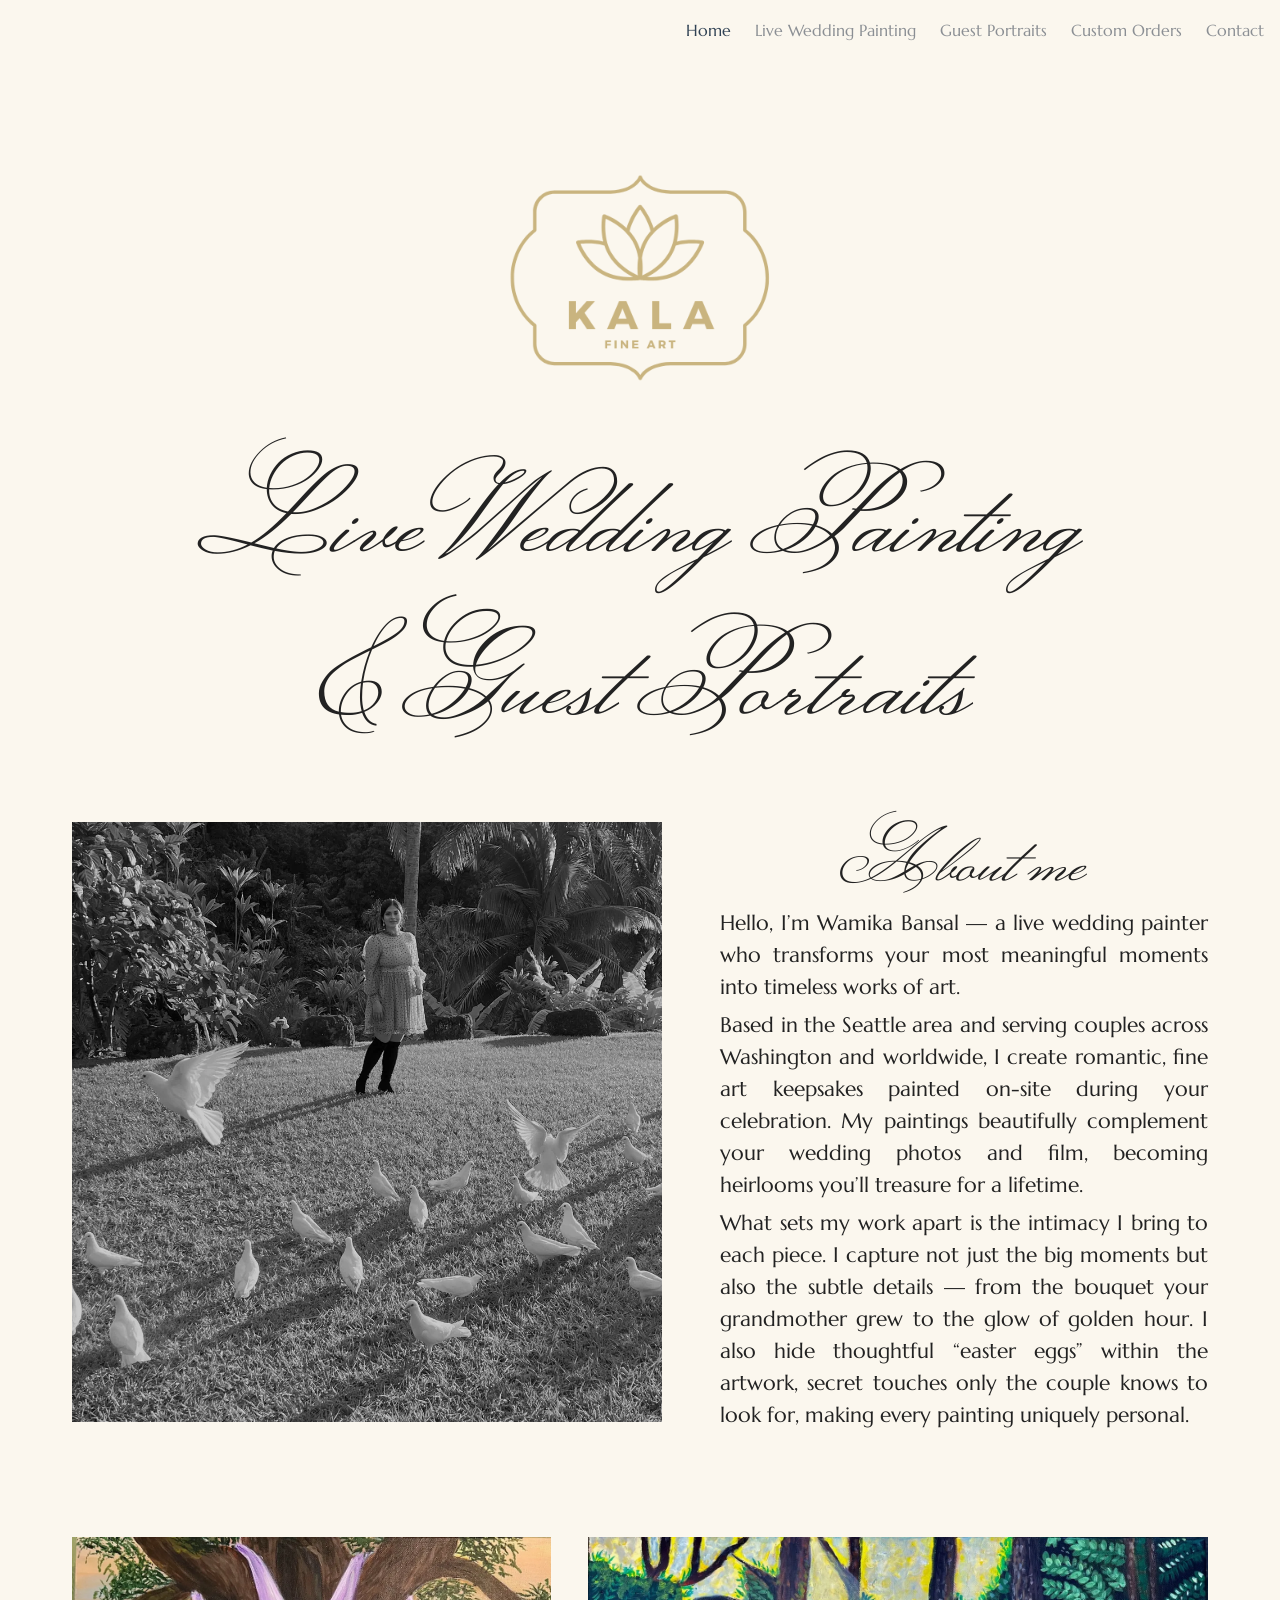
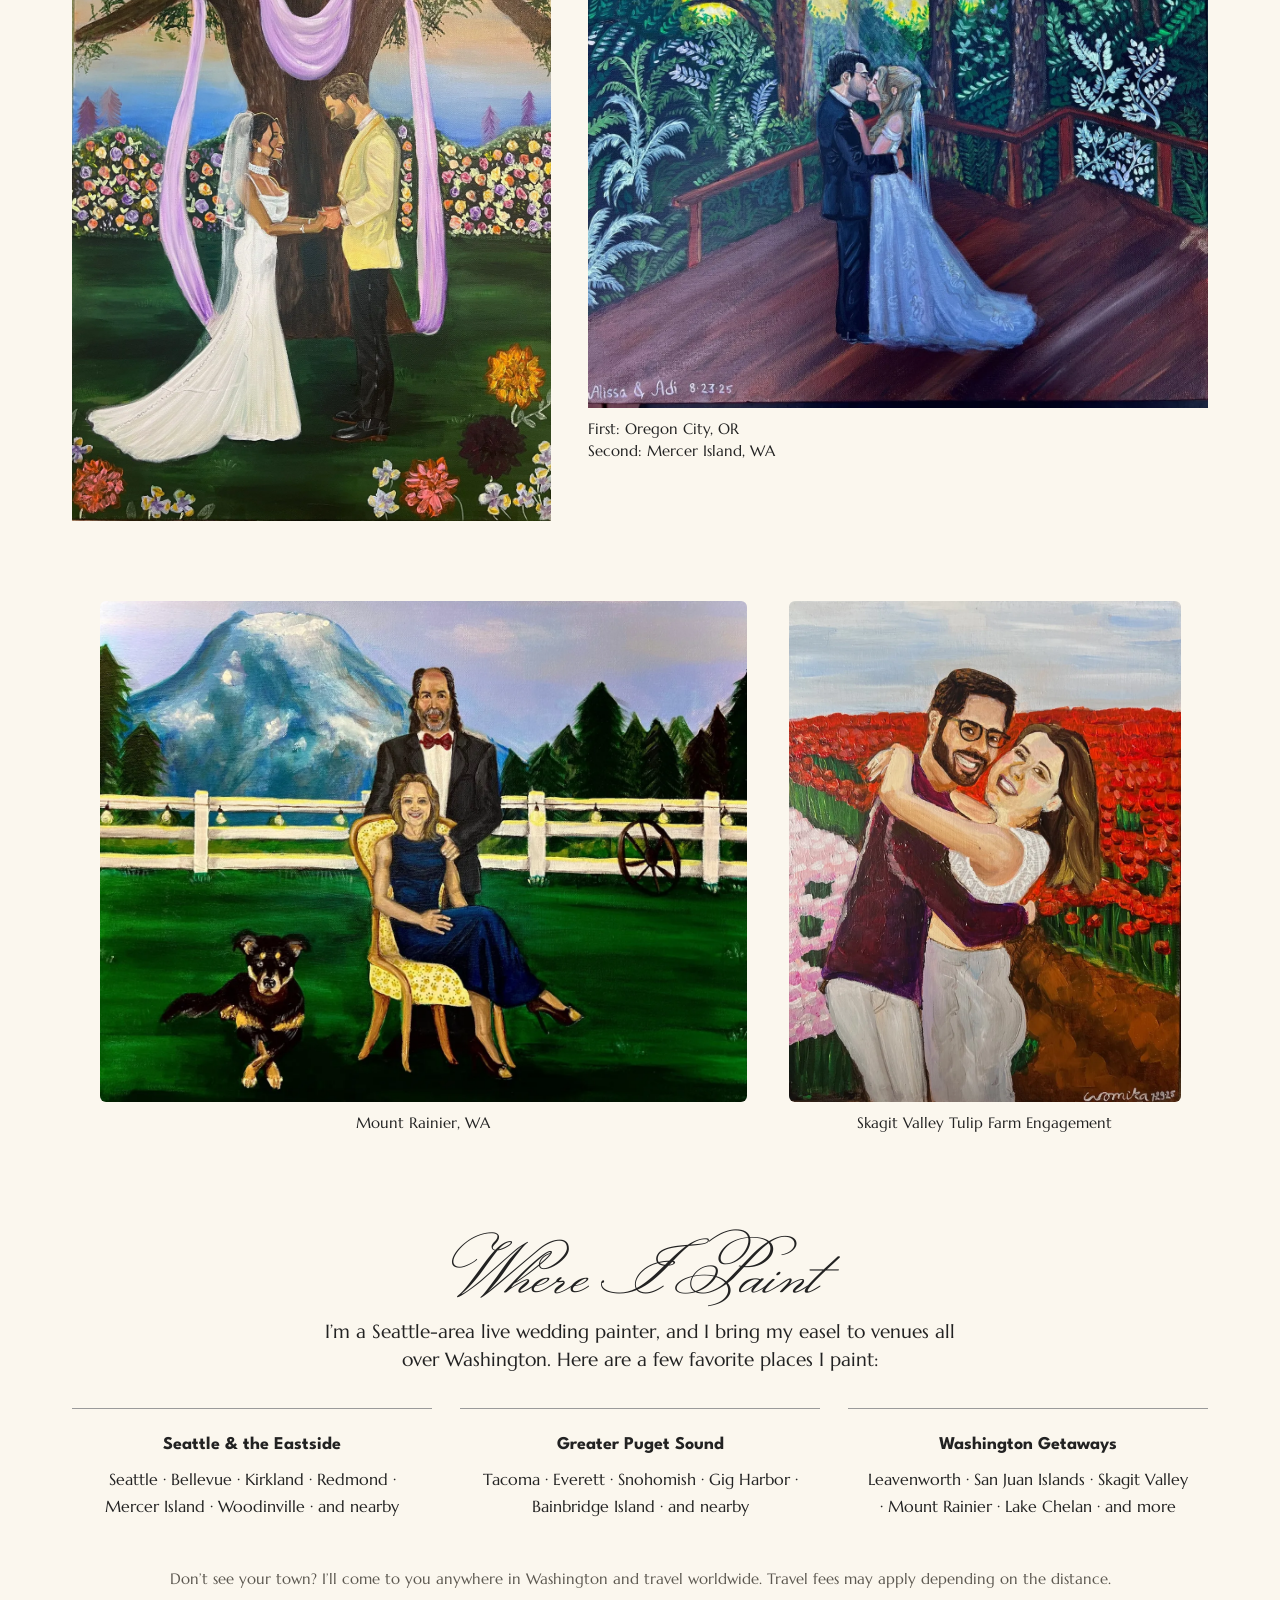
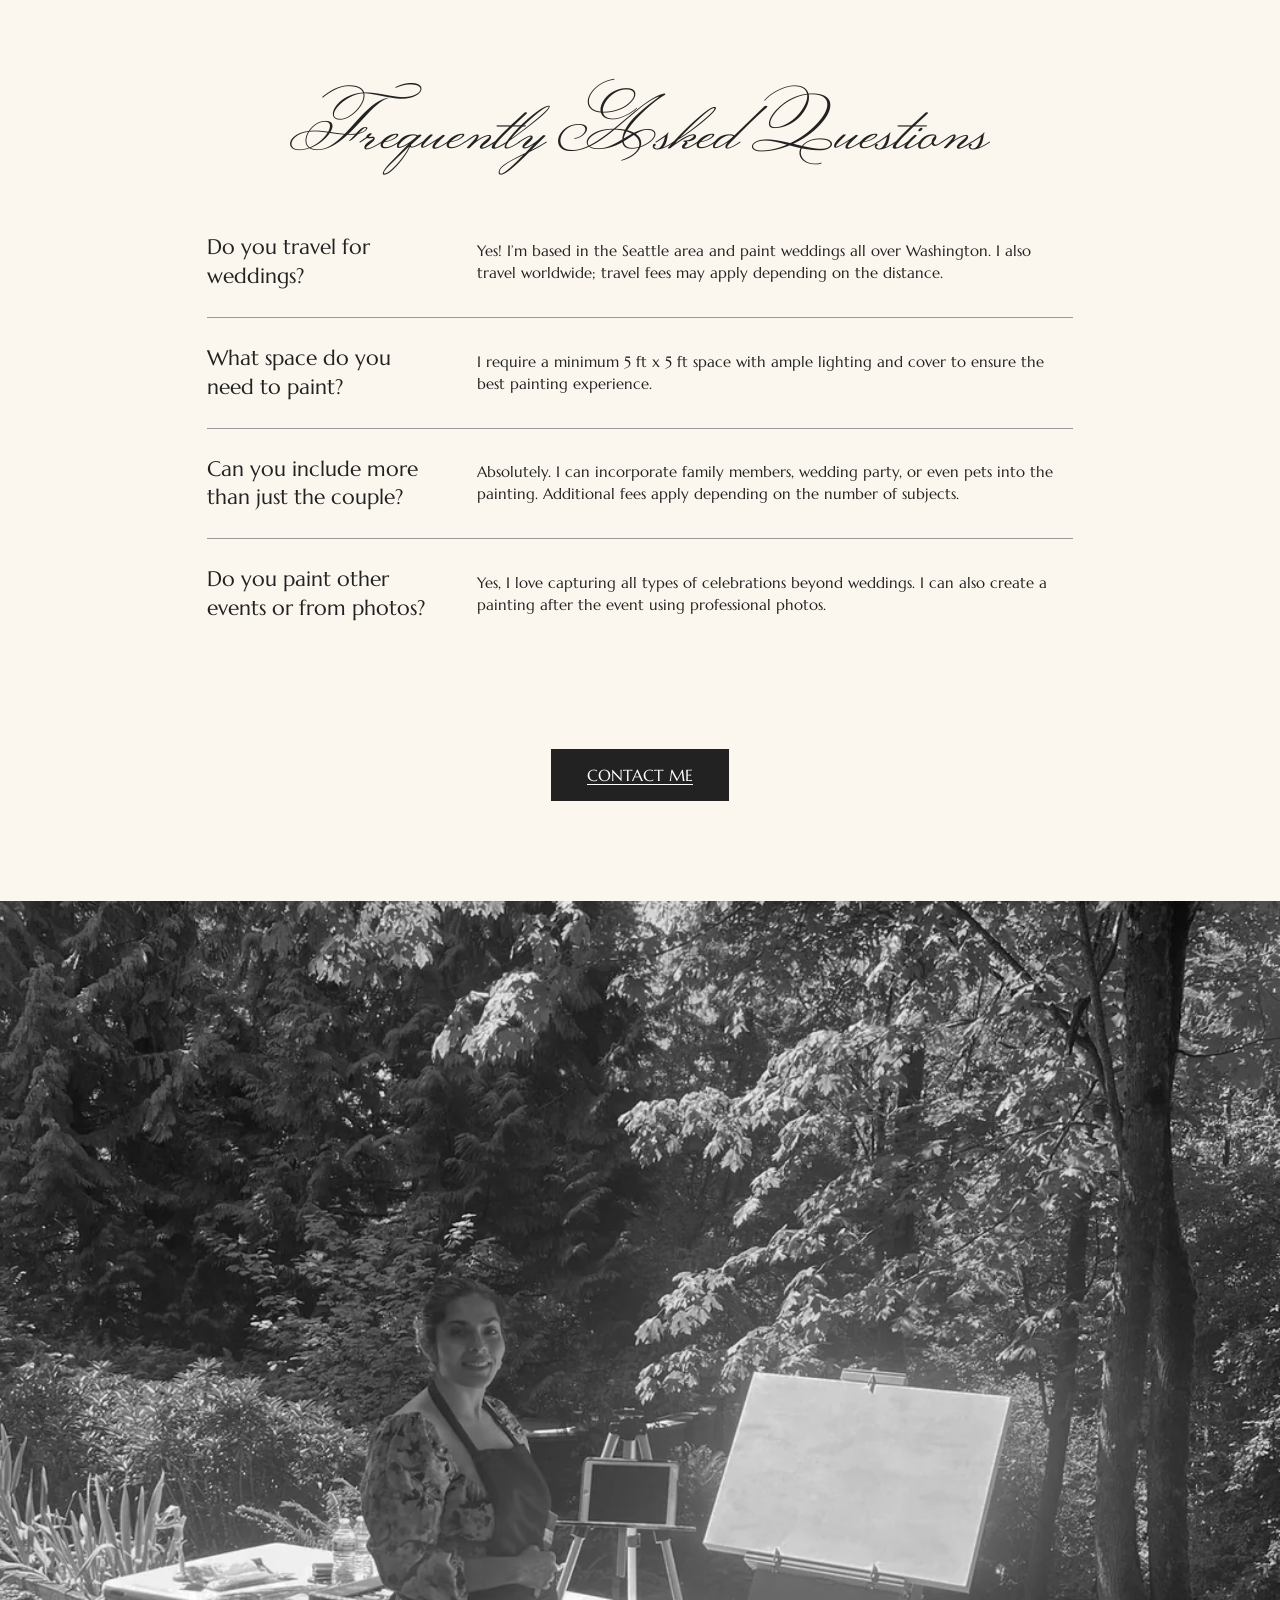
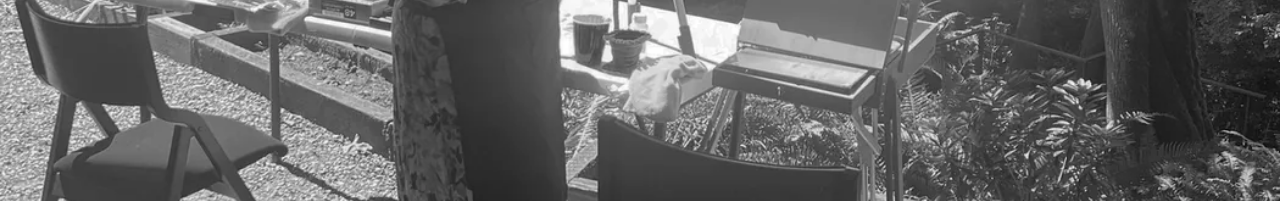
==== index.html @ d1174f73 "Present service-area towns as examples, not a limit Co-Authored-By: Claude Opus 5.5 <noreply@anthrop" ====
<!doctype html>
<html lang="en">
<head>
<meta charset="utf-8">
<meta name="viewport" content="width=device-width, initial-scale=1">
<title>Live Wedding Painter in Seattle, WA | Kala Fine Art by Wamika Bansal</title>
<meta name="description" content="Live wedding painting and guest portraits by Wamika Bansal, a Seattle-area live wedding painter serving Seattle, Bellevue, the Puget Sound, Leavenworth and the San Juan Islands.">
<link rel="canonical" href="https://kalafineart.com/">
<meta name="robots" content="index, follow">
<meta property="og:type" content="website">
<meta property="og:site_name" content="Kala Fine Art">
<meta property="og:title" content="Live Wedding Painter in Seattle, WA | Kala Fine Art by Wamika Bansal">
<meta property="og:description" content="Live wedding painting and guest portraits by Wamika Bansal, a Seattle-area live wedding painter serving Seattle, Bellevue, the Puget Sound, Leavenworth and the San Juan Islands.">
<meta property="og:url" content="https://kalafineart.com/">
<meta property="og:image" content="https://kalafineart.com/assets/images/og-image.jpg">
<meta name="twitter:card" content="summary_large_image">
<meta name="twitter:title" content="Live Wedding Painter in Seattle, WA | Kala Fine Art by Wamika Bansal">
<meta name="twitter:description" content="Live wedding painting and guest portraits by Wamika Bansal, a Seattle-area live wedding painter serving Seattle, Bellevue, the Puget Sound, Leavenworth and the San Juan Islands.">
<meta name="twitter:image" content="https://kalafineart.com/assets/images/og-image.jpg">
<meta name="theme-color" content="#fbf7ee">
<link rel="icon" type="image/png" href="assets/images/kala-fine-art-logo.png">
<link rel="preconnect" href="https://fonts.googleapis.com">
<link rel="preconnect" href="https://fonts.gstatic.com" crossorigin>
<link rel="stylesheet" href="https://fonts.googleapis.com/css2?family=League+Spartan:wght@700&family=Marcellus&family=Monsieur+La+Doulaise&family=Pinyon+Script&display=swap">
<link rel="stylesheet" href="css/style.css">
<script type="application/ld+json">{"@context": "https://schema.org", "@type": "ProfessionalService", "@id": "https://kalafineart.com/#business", "name": "Kala Fine Art", "description": "Live wedding painting, live guest portraits and custom commissioned paintings by artist Wamika Bansal.", "url": "https://kalafineart.com/", "image": "https://kalafineart.com/assets/images/og-image.jpg", "logo": "https://kalafineart.com/assets/images/kala-fine-art-logo.png", "telephone": "+1 425-892-4523", "email": "kala.fine.artist@gmail.com", "founder": {"@type": "Person", "name": "Wamika Bansal", "jobTitle": "Live Wedding Painter"}, "address": {"@type": "PostalAddress", "addressLocality": "Seattle", "addressRegion": "WA", "addressCountry": "US"}, "areaServed": ["Seattle", "Bellevue", "Kirkland", "Redmond", "Mercer Island", "Woodinville", "Tacoma", "Everett", "Snohomish", "Gig Harbor", "Bainbridge Island", "Leavenworth", "San Juan Islands", "Skagit Valley", "Mount Rainier", "Lake Chelan", "Washington"], "priceRange": "$$$", "sameAs": ["https://www.instagram.com/kalafineart", "https://www.tiktok.com/t/ZP8mBsE6P/"]}</script>
<script type="application/ld+json">{"@context": "https://schema.org", "@type": "FAQPage", "mainEntity": [{"@type": "Question", "name": "Do you travel for weddings?", "acceptedAnswer": {"@type": "Answer", "text": "Yes! I’m based in the Seattle area and paint weddings all over Washington. I also travel worldwide; travel fees may apply depending on the distance."}}, {"@type": "Question", "name": "What space do you need to paint?", "acceptedAnswer": {"@type": "Answer", "text": "I require a minimum 5 ft x 5 ft space with ample lighting and cover to ensure the best painting experience."}}, {"@type": "Question", "name": "Can you include more than just the couple?", "acceptedAnswer": {"@type": "Answer", "text": "Absolutely. I can incorporate family members, wedding party, or even pets into the painting. Additional fees apply depending on the number of subjects."}}, {"@type": "Question", "name": "Do you paint other events or from photos?", "acceptedAnswer": {"@type": "Answer", "text": "Yes, I love capturing all types of celebrations beyond weddings. I can also create a painting after the event using professional photos."}}]}</script>
</head>
<body>
<nav class="site-nav" aria-label="Main"><ul><li><a href="index.html" aria-current="page">Home</a></li><li><a href="live-wedding-painting.html">Live Wedding Painting</a></li><li><a href="guest-portraits.html">Guest Portraits</a></li><li><a href="custom-orders.html">Custom Orders</a></li><li><a href="contact.html">Contact</a></li></ul></nav>
<main>

<header class="home-hero wrap">
  <img class="logo" src="assets/images/kala-fine-art-logo.png" width="400" height="400" alt="Kala Fine Art logo">
  <h1 class="script title-xl"><span>Live Wedding Painting</span><span>&amp; Guest Portraits</span></h1>
</header>

<section class="about wrap" aria-labelledby="about-title">
  <img class="photo" src="assets/images/wamika-bansal-live-wedding-painter.webp" width="1050" height="1400"
       alt="Wamika Bansal, live wedding painter, standing in a garden surrounded by doves" fetchpriority="high">
  <div>
    <h2 id="about-title" class="script title-md">About me</h2>
    <p>Hello, I’m Wamika Bansal — a live wedding painter who transforms your most meaningful moments into timeless works of art.</p>
    <p>Based in the Seattle area and serving couples across Washington and worldwide, I create romantic, fine art keepsakes painted on-site during your celebration. My paintings beautifully complement your wedding photos and film, becoming heirlooms you’ll treasure for a lifetime.</p>
    <p>What sets my work apart is the intimacy I bring to each piece. I capture not just the big moments but also the subtle details — from the bouquet your grandmother grew to the glow of golden hour. I also hide thoughtful “easter eggs” within the artwork, secret touches only the couple knows to look for, making every painting uniquely personal.</p>
  </div>
</section>

<section aria-label="Portfolio">
  <div class="gallery-row one wrap">
    <figure><img src="assets/images/live-wedding-painting-oregon-city.webp" width="1150" height="1400" loading="lazy"
         alt="Live wedding ceremony painting of a bride and groom under a tree with lavender drapes in Oregon City, Oregon"></figure>
    <figure><img src="assets/images/live-wedding-painting-mercer-island.webp" width="1400" height="1062" loading="lazy"
         alt="Live wedding painting of a couple's first kiss on a garden deck on Mercer Island, Washington">
      <figcaption class="caption">First: Oregon City, OR<br>Second: Mercer Island, WA</figcaption></figure>
  </div>
  <div class="gallery-row two wrap">
    <figure><img src="assets/images/mount-rainier-couple-painting.webp" width="1400" height="1086" loading="lazy"
         alt="Custom painting of a couple and their dog in front of Mount Rainier, Washington">
      <figcaption class="caption center">Mount Rainier, WA</figcaption></figure>
    <figure><img src="assets/images/skagit-valley-tulip-engagement-painting.webp" width="1094" height="1400" loading="lazy"
         alt="Engagement painting of a couple embracing in the Skagit Valley tulip fields">
      <figcaption class="caption center">Skagit Valley Tulip Farm Engagement</figcaption></figure>
  </div>
</section>

<section class="where wrap" aria-labelledby="where-title">
  <h2 id="where-title" class="script title-md">Where I Paint</h2>
  <p class="where-intro">I’m a Seattle-area live wedding painter, and I bring my easel to venues all over Washington. Here are a few favorite places I paint:</p>
  <div class="where-grid">
    <div><h3>Seattle &amp; the Eastside</h3><p>Seattle · Bellevue · Kirkland · Redmond · Mercer Island · Woodinville · and nearby</p></div>
    <div><h3>Greater Puget Sound</h3><p>Tacoma · Everett · Snohomish · Gig Harbor · Bainbridge Island · and nearby</p></div>
    <div><h3>Washington Getaways</h3><p>Leavenworth · San Juan Islands · Skagit Valley · Mount Rainier · Lake Chelan · and more</p></div>
  </div>
  <p class="where-note">Don’t see your town? I’ll come to you anywhere in Washington and travel worldwide. Travel fees may apply depending on the distance.</p>
</section>

<section class="faq" aria-labelledby="faq-title">
  <h2 id="faq-title" class="script title-md">Frequently Asked Questions</h2>
  <div class="faq-list">
<div class="faq-item"><h3>Do you travel for weddings?</h3><p>Yes! I’m based in the Seattle area and paint weddings all over Washington. I also travel worldwide; travel fees may apply depending on the distance.</p></div>
<div class="faq-item"><h3>What space do you need to paint?</h3><p>I require a minimum 5 ft x 5 ft space with ample lighting and cover to ensure the best painting experience.</p></div>
<div class="faq-item"><h3>Can you include more than just the couple?</h3><p>Absolutely. I can incorporate family members, wedding party, or even pets into the painting. Additional fees apply depending on the number of subjects.</p></div>
<div class="faq-item"><h3>Do you paint other events or from photos?</h3><p>Yes, I love capturing all types of celebrations beyond weddings. I can also create a painting after the event using professional photos.</p></div>
  </div>
</section>

<section class="home-cta">
  <a class="btn" href="contact.html">Contact me</a>
</section>

<img class="full-bleed-photo" src="assets/images/live-painter-at-easel.webp" width="1050" height="1400" loading="lazy"
     alt="Wamika Bansal setting up her easel and paints for a live outdoor painting">

</main>
<script>
/* Always open a page at the top (unless linking to a section) */
(function () {
  try {
    var nav = performance.getEntriesByType("navigation")[0];
    if (location.hash || (nav && nav.type === "back_forward")) return;
    if ("scrollRestoration" in history) history.scrollRestoration = "manual";
    var moved = false;
    ["wheel", "touchstart", "keydown", "mousedown"].forEach(function (e) {
      addEventListener(e, function () { moved = true; }, { once: true, passive: true });
    });
    function toTop() {
      if (moved) return;
      window.scrollTo(0, 0);
      var first = document.querySelector(".site-nav");
      if (first && first.scrollIntoView) first.scrollIntoView({ block: "start" });
    }
    toTop();
    addEventListener("DOMContentLoaded", toTop);
    addEventListener("load", toTop);
    setTimeout(toTop, 150); setTimeout(toTop, 600);
  } catch (e) {}
})();
</script>
</body>
</html>
---- css/style.css ----
/* Kala Fine Art — rebuilt from the Canva site as plain HTML/CSS */
:root {
  --cream: #fbf7ee;
  --white: #ffffff;
  --ink: #222222;
  --nav-active: #304254;
  --nav-idle: #8b8f94;
  --rule: #9a9a9a;
  --script: "Monsieur La Doulaise", "Pinyon Script", cursive;
  --script-alt: "Pinyon Script", "Monsieur La Doulaise", cursive;
  --body: "Marcellus", Georgia, serif;
  --bold: "League Spartan", "Montserrat", Arial, sans-serif;
  --wrap: 1136px;
}

* { box-sizing: border-box; }
body {
  margin: 0;
  background: var(--cream);
  color: var(--ink);
  font-family: var(--body);
  font-size: 21px;
  line-height: 1.5;
  -webkit-font-smoothing: antialiased;
}
img, video { display: block; max-width: 100%; height: auto; }
a { color: inherit; }

.wrap { width: min(var(--wrap), calc(100% - 32px)); margin-inline: auto; }
.bg-white { background: var(--white); }
.bg-cream { background: var(--cream); }

/* ---------- Navigation ---------- */
.site-nav {
  position: sticky; top: 0; z-index: 50;
  background: var(--cream);
  display: flex; justify-content: flex-end;
  padding: 14px 16px 12px;
}
.site-nav ul { list-style: none; margin: 0; padding: 0; display: flex; flex-wrap: wrap; gap: 6px 24px; justify-content: flex-end; }
.site-nav a {
  font-family: var(--body); font-size: 16px; line-height: 22px;
  color: var(--nav-idle); text-decoration: none; transition: color .2s;
}
.site-nav a:hover, .site-nav a[aria-current="page"] { color: var(--nav-active); }

/* ---------- Script headings ---------- */
.script {
  font-family: var(--script); font-weight: 400;
  color: var(--ink); line-height: 1.1; margin: 0; text-align: center;
}
.title-xl { font-size: clamp(46px, 8.75vw, 112px); }
.title-lg { font-size: clamp(46px, 8.75vw, 112px); }
.title-md { font-size: clamp(40px, 5.5vw, 70px); }
.title-sm { font-size: clamp(36px, 4.1vw, 52px); }
.pkg-name { font-family: var(--script-alt); font-size: clamp(30px, 3.4vw, 44px); line-height: 1.2; margin: 0; font-weight: 400; }
.pkg-name.small { font-size: clamp(24px, 2.3vw, 30px); }

/* ---------- Home ---------- */
.home-hero { text-align: center; padding: 20px 0 60px; }
.home-hero .logo { width: min(400px, 70vw); margin: 0 auto -40px; }
.home-hero h1 { line-height: 1.45; }
.home-hero h1 span { display: block; }

.about { display: grid; grid-template-columns: 590px 1fr; gap: 58px; align-items: start; padding-bottom: 100px; }
.about .photo { width: 100%; aspect-ratio: 590/600; object-fit: cover; }
.about h2 { margin: 0 0 8px; }
.about p { margin: 0 0 6px; text-align: justify; font-size: 21.33px; line-height: 32px; }

.gallery-row { display: grid; gap: 37px; align-items: start; padding-bottom: 80px; }
.gallery-row.one { grid-template-columns: 490fr 634fr; }
.gallery-row.two { grid-template-columns: 647fr 392fr; gap: 42px; width: min(1081px, calc(100% - 32px)); }
.gallery-row figure { margin: 0; }
.gallery-row img { width: 100%; height: auto; }
.gallery-row.two img { aspect-ratio: auto; height: 501px; object-fit: cover; border-radius: 6px; }
.caption { font-size: 14.67px; line-height: 22px; margin-top: 10px; }
.caption.center { text-align: center; }

.faq { padding: 60px 0 100px; }
.faq h2 { margin-bottom: 40px; }
.faq-list { width: min(866px, calc(100% - 32px)); margin: 0 auto; }
.faq-item {
  display: grid; grid-template-columns: 270px 1fr; gap: 0;
  align-items: center; padding: 26px 0; border-bottom: 1px solid var(--rule);
}
.faq-item:last-child { border-bottom: 0; }
.faq-item h3 { margin: 0; font-family: var(--body); font-weight: 400; font-size: 21.33px; line-height: 1.35; max-width: 220px; }
.faq-item p { margin: 0; font-size: 14.67px; line-height: 22px; }

.contact { padding: 40px 0 160px; }
.contact h2 { margin-bottom: 40px; }
.contact-grid { display: grid; grid-template-columns: 300px 1fr; gap: 30px; width: min(700px, calc(100% - 32px)); margin: 0 auto; }
.contact-name { font-size: 21.33px; margin: 0 0 16px; text-align: center; }
.btn {
  display: inline-block; background: #222; color: #fff;
  font-family: var(--body); font-size: 16px; text-transform: uppercase;
  padding: 14px 36px; text-decoration: underline; text-underline-offset: 3px;
  transition: background .2s;
}
.btn:hover { background: #444; }
.contact-left { text-align: center; }
.contact-list { list-style: none; margin: 0; padding: 0; }
.contact-list li { display: flex; align-items: center; gap: 14px; margin-bottom: 12px; font-size: 21.33px; }
.contact-list .icon { width: 52px; height: 52px; flex: 0 0 52px; }
.contact-list a { text-decoration: underline; text-underline-offset: 3px; }

.full-bleed-photo { width: 100%; height: min(100vh, 900px); object-fit: cover; object-position: center 30%; }

/* ---------- Service pages ---------- */
.page-title { padding: 10px 0 20px; }
.intro-split { display: grid; grid-template-columns: 637fr 480fr; gap: 50px; align-items: center; padding-bottom: 60px; }
.intro-split > img { width: 100%; }
.bullets { margin: 0; padding-left: 26px; font-size: 24px; line-height: 35px; }
.bullets.justify li { text-align: justify; }

.how { padding: 0 0 30px; }
.how h2 { margin-bottom: 4px; }
.how .lead { font-size: 17px; line-height: 27px; text-align: justify; margin: 0 0 24px; }
.step h3 { font-family: var(--bold); font-weight: 700; font-size: 19px; margin: 0; line-height: 1.4; }
.step p { margin: 0 0 22px; font-size: 17px; line-height: 27px; text-align: justify; }

.packages { padding: 70px 0 90px; text-align: center; }
.package p { font-size: 14.67px; line-height: 22px; margin: 18px 0 0; }
.divider { width: 104px; height: 8px; margin: 36px auto; }

/* Guest portraits */
.tilted { position: relative; height: 480px; }
.tilted img { position: absolute; box-shadow: 0 4px 14px rgba(0,0,0,.12); }
.tilted .t1 { width: 50%; left: 2%; top: 70px; transform: rotate(-17.2deg); }
.tilted .t2 { width: 48%; left: 46%; top: 30px; transform: rotate(21.2deg); }
.guest-split { grid-template-columns: 1fr 1fr; gap: 40px; }
.tiers { padding: 50px 0 60px; text-align: center; }
.tier p { margin: 6px 0 0; font-size: 21.33px; line-height: 31px; }
.tier + .divider { margin: 14px auto; }
.styles { padding: 40px 0 120px; }
.styles h2 { margin-bottom: 30px; }
.style-grid { display: grid; grid-template-columns: repeat(3, 1fr); gap: 30px; margin-bottom: 120px; }
.style-grid img { width: 100%; }
.style-grid video { width: 100%; height: auto; aspect-ratio: 9/16; object-fit: cover; }

/* Custom orders */
.custom { padding: 0 0 80px; }
.custom-split img { width: 100%; }
.custom-split { display: grid; grid-template-columns: 348px 1fr; gap: 48px; align-items: center; width: min(1000px, calc(100% - 32px)); margin: 0 auto; }
.custom-list { list-style: none; margin: 0; padding: 0; }
.custom-list li { margin-bottom: 24px; }
.custom-list h2 { font-family: var(--bold); font-weight: 700; font-size: 26px; margin: 0 0 4px 28px; display: list-item; list-style: disc inside; }
.custom-list p { margin: 0; font-size: 24px; line-height: 35px; text-align: justify; }

.visually-hidden { position: absolute !important; width: 1px; height: 1px; overflow: hidden; clip: rect(0 0 0 0); white-space: nowrap; }

/* ---------- Responsive ---------- */
@media (max-width: 900px) {
  body { font-size: 18px; }
  .about, .intro-split, .guest-split, .custom-split, .contact-grid,
  .gallery-row.one, .gallery-row.two { grid-template-columns: 1fr; }
  .gallery-row.two img { height: auto; }
  .about p, .custom-list p { font-size: 18px; line-height: 28px; }
  .bullets { font-size: 19px; line-height: 29px; }
  .faq-item { grid-template-columns: 1fr; gap: 8px; }
  .faq-item h3 { max-width: none; }
  .tilted { height: 110vw; max-height: 480px; }
  .style-grid { grid-template-columns: 1fr; margin-bottom: 40px; }
  .contact-list li { font-size: 18px; }
  .custom-split img { max-width: 360px; margin: 0 auto; }
  .home-hero .logo { margin-bottom: -20px; }
}
@media (max-width: 560px) {
  .site-nav { justify-content: center; }
  .site-nav ul { justify-content: center; gap: 4px 16px; }
  .site-nav a { font-size: 14px; }
}
@media (prefers-reduced-motion: reduce) { html { scroll-behavior: auto; } }

/* ---------- Contact page ---------- */
.home-cta { text-align: center; padding: 0 16px 100px; }
.contact-page { padding: 10px 0 140px; }
.contact-page h1 { margin-bottom: 6px; }
.contact-intro { text-align: center; font-size: 19px; margin: 0 16px 44px; }
.contact-layout { display: grid; grid-template-columns: minmax(0, 1fr) 300px; gap: 64px; align-items: start; max-width: 1000px; }
.contact-side { padding-top: 26px; }
.contact-side .contact-name { text-align: left; }
.inquiry { display: grid; gap: 18px; min-width: 0; }
.field-row { display: grid; grid-template-columns: 1fr 1fr; gap: 18px; }
.field { display: grid; gap: 6px; min-width: 0; }
.field span { font-size: 14px; letter-spacing: .04em; text-transform: uppercase; color: #5c5850; }
.field input, .field select, .field textarea {
  width: 100%; font: 17px/1.4 var(--body); color: var(--ink); background: var(--white);
  border: 1px solid #d8d1c0; border-radius: 0; padding: 12px 14px; appearance: none;
}
.field select { background-image: linear-gradient(45deg, transparent 50%, #555 50%), linear-gradient(135deg, #555 50%, transparent 50%);
  background-position: calc(100% - 20px) 52%, calc(100% - 14px) 52%; background-size: 6px 6px; background-repeat: no-repeat; padding-right: 36px; }
.field textarea { resize: vertical; min-height: 130px; }
.field input:focus, .field select:focus, .field textarea:focus { outline: 2px solid #304254; outline-offset: 0; border-color: #304254; }
.inquiry .btn { justify-self: start; border: 0; cursor: pointer; text-decoration: none; letter-spacing: .06em; }
.inquiry .btn:disabled { opacity: .6; cursor: default; }
.form-status { margin: 0; font-size: 17px; min-height: 1.4em; }
.form-status.ok { color: #2f5d3a; }
.form-status.error { color: #9b2c2c; }
@media (max-width: 900px) {
  .contact-layout { grid-template-columns: 1fr; gap: 40px; }
  .field-row { grid-template-columns: 1fr; }
  .contact-side { padding-top: 0; }
}
:focus-visible { outline: 2px solid #304254; outline-offset: 2px; }

/* ---------- Where I paint ---------- */
.where { text-align: center; padding: 20px 0 40px; }
.where-intro { font-size: 19px; margin: 6px auto 34px; max-width: 640px; }
.where-grid { display: grid; grid-template-columns: repeat(3, 1fr); gap: 28px; text-align: center; }
.where-grid > div { min-width: 0; padding: 22px 18px; border-top: 1px solid var(--rule); }
.where-grid h3 { margin: 0 0 8px; font-family: var(--bold); font-weight: 700; font-size: 18px; }
.where-grid p { margin: 0; font-size: 16px; line-height: 1.7; }
.where-note { font-size: 15px; margin: 26px auto 0; color: #5c5850; }
.page-sub { text-align: center; font-size: 18px; margin: 4px 0 0; color: #5c5850; }
.contact-base { font-size: 15px; color: #5c5850; letter-spacing: .02em; }
@media (max-width: 900px) { .where-grid { grid-template-columns: 1fr; gap: 0; } }
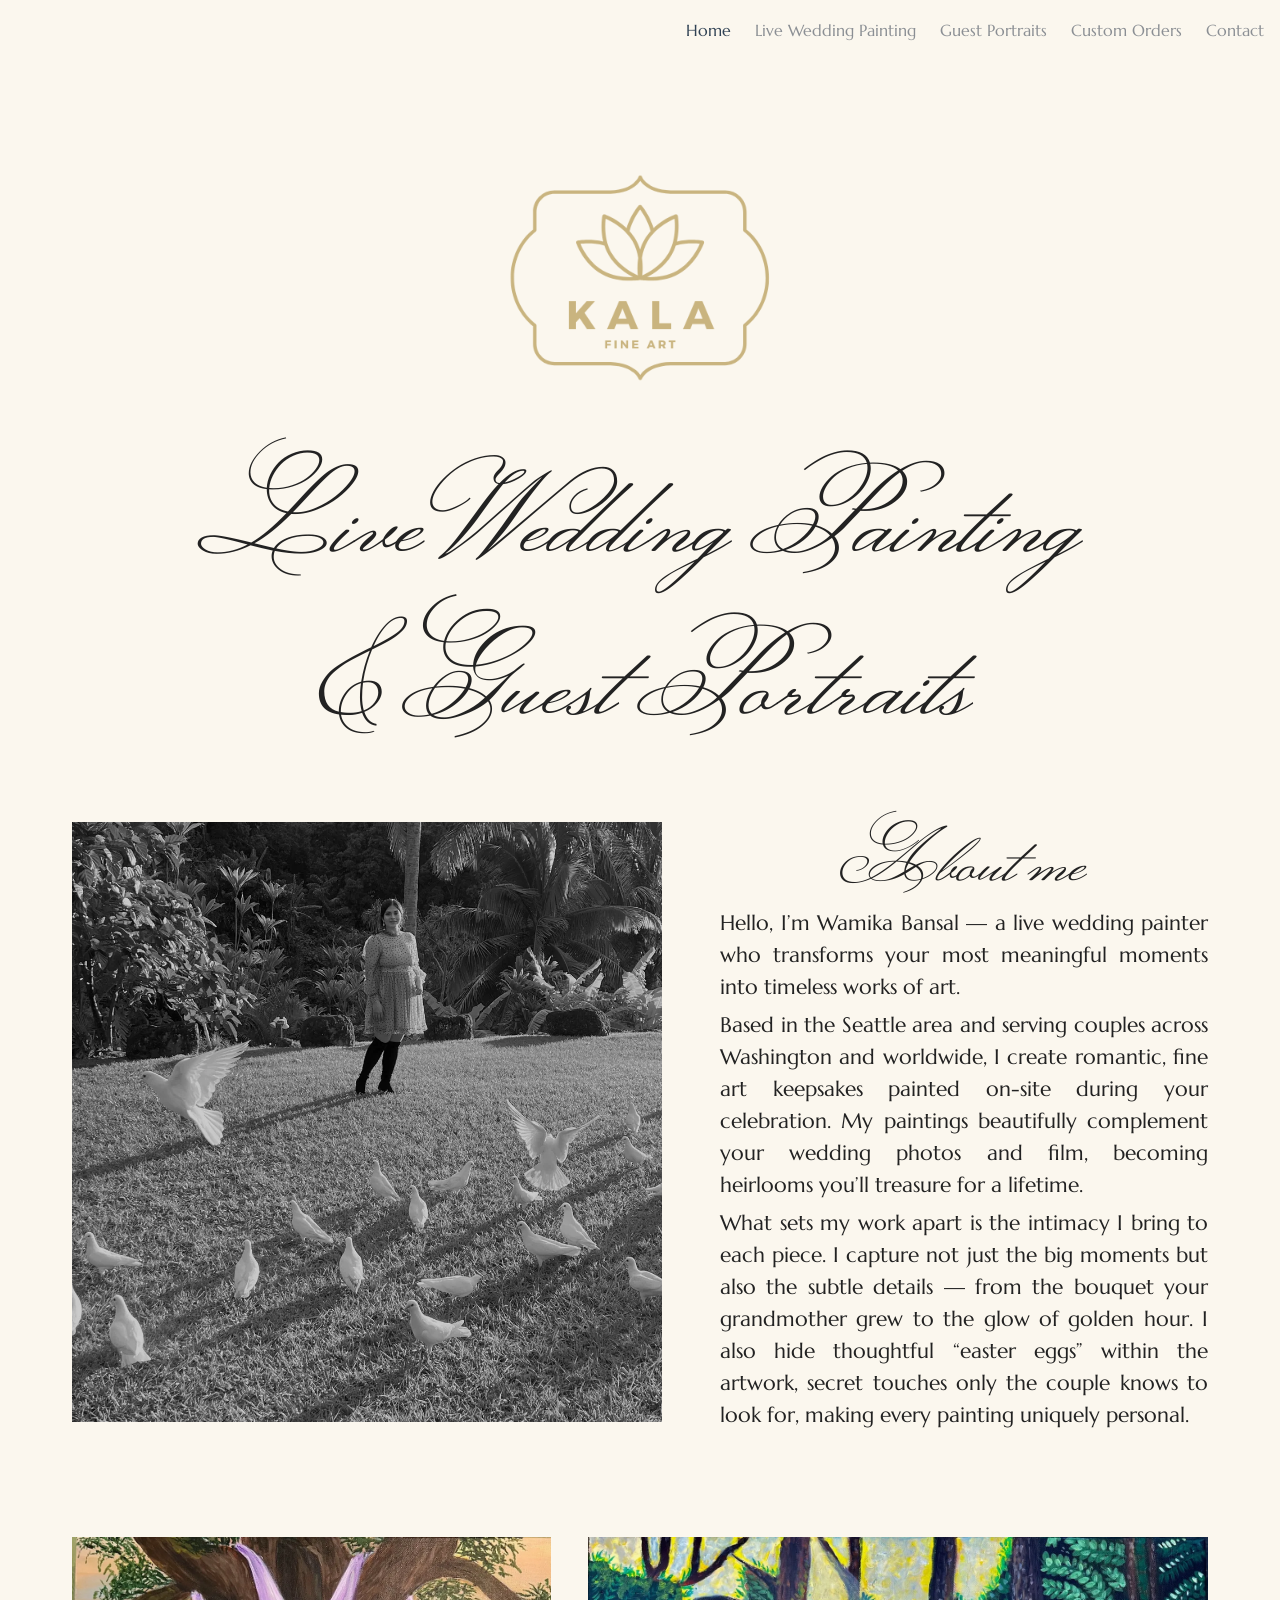
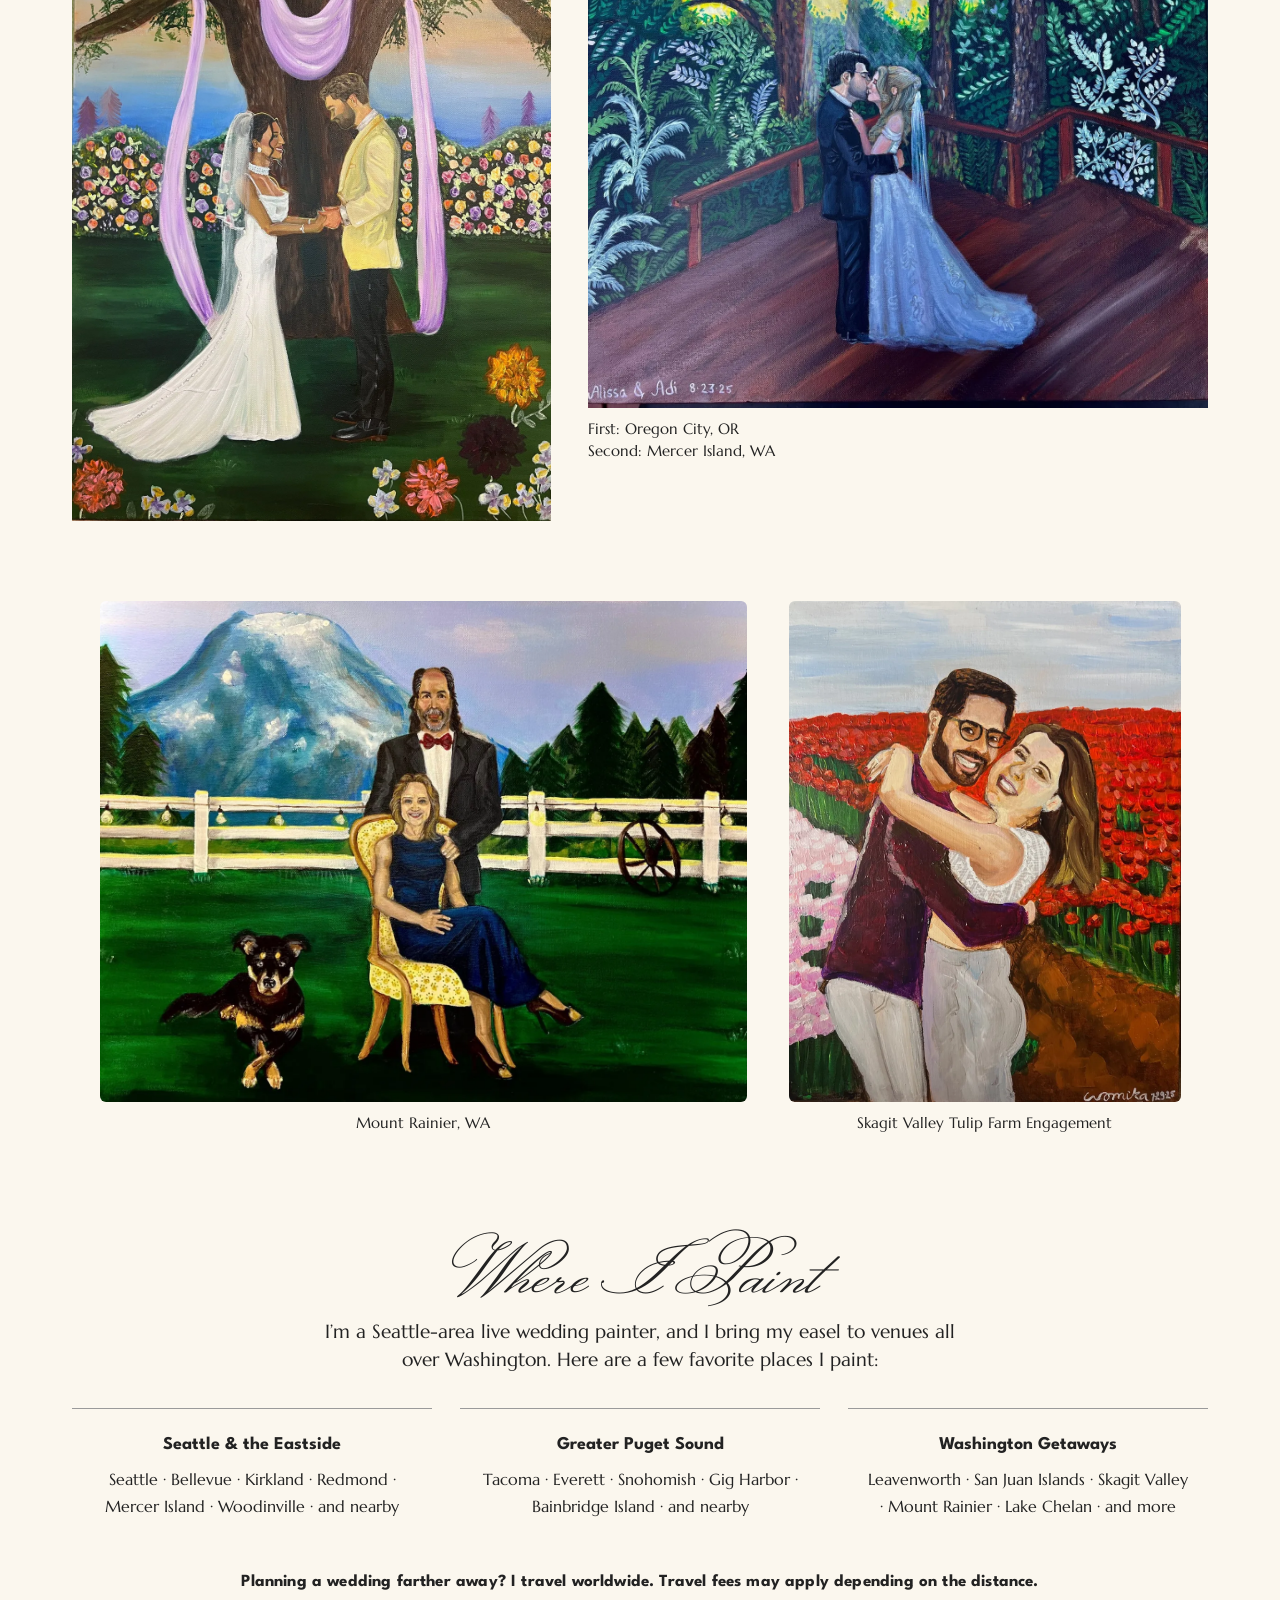
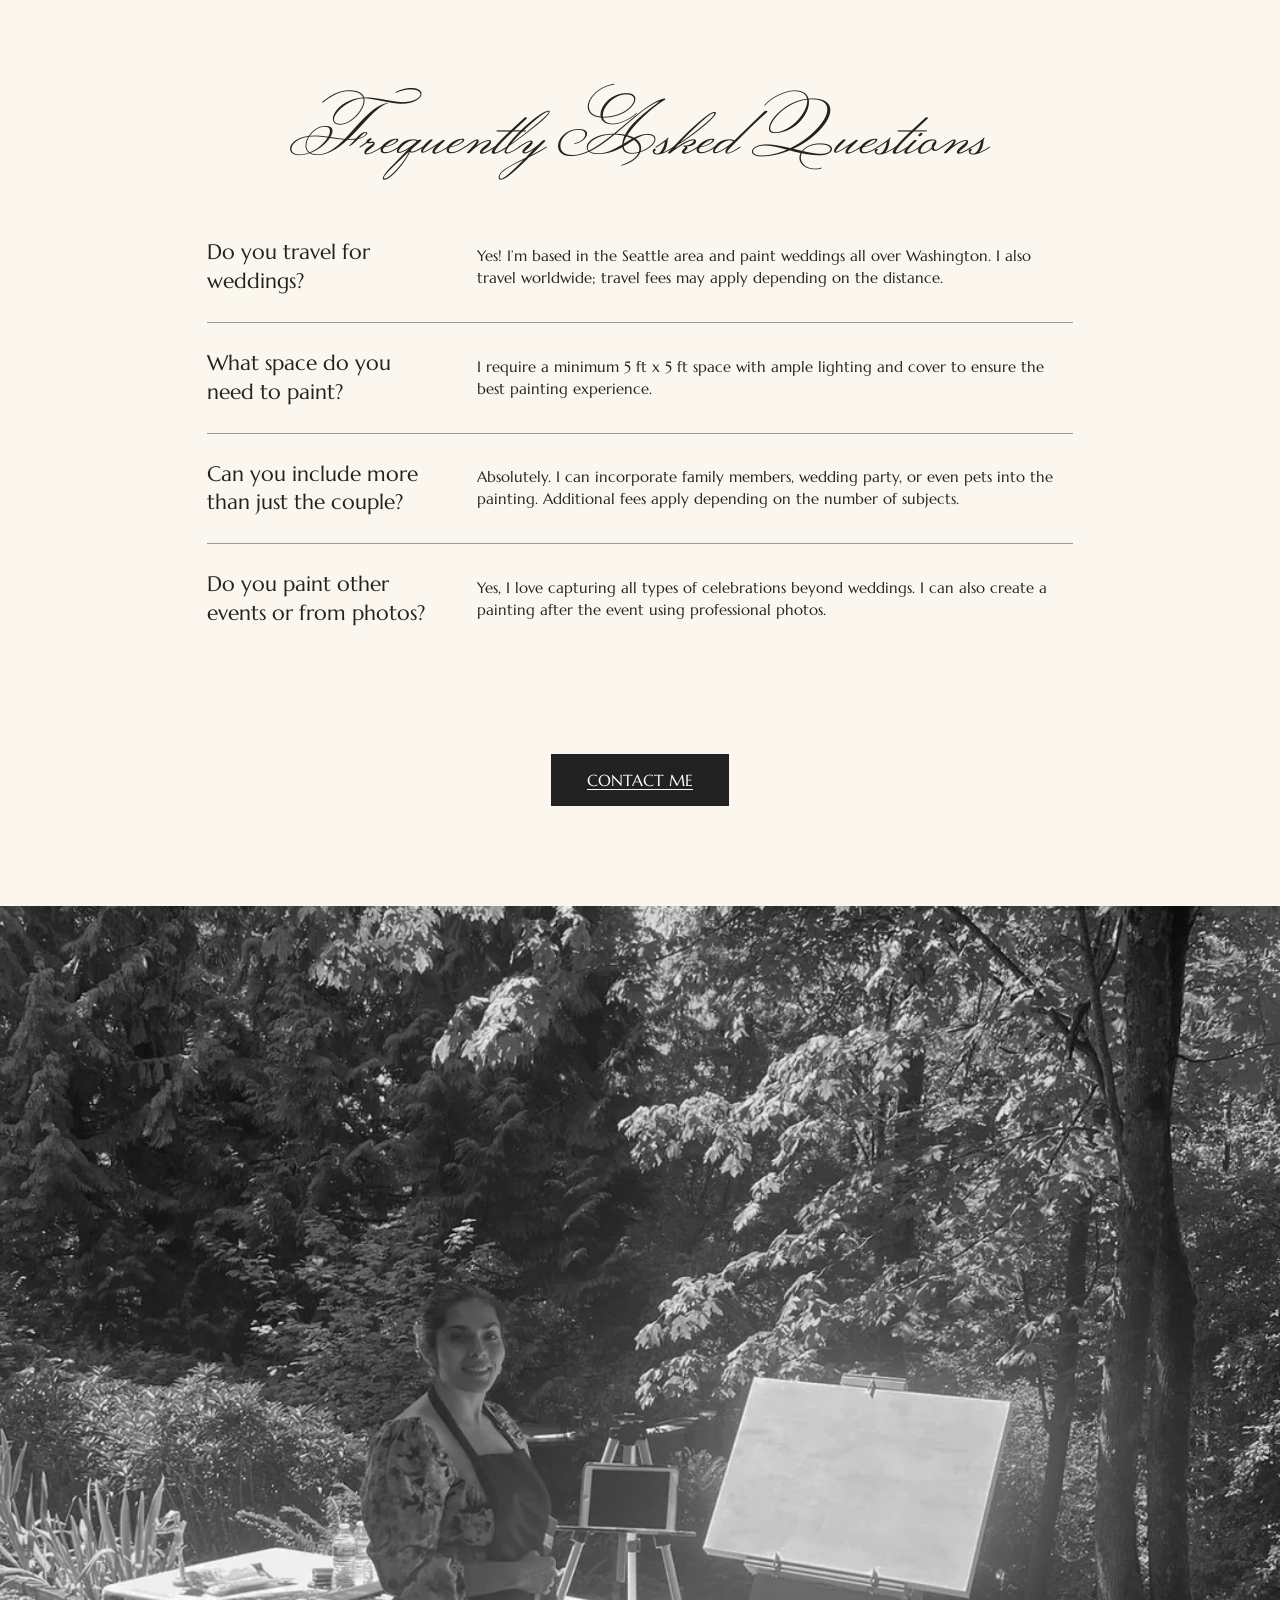
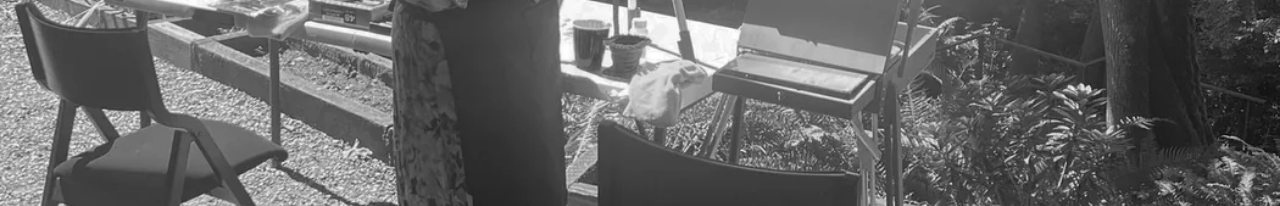
==== commit 4dfe87cf: "Bold the worldwide travel note Co-Authored-By: Claude Opus 5.5 <noreply@anthropic.com> Claude-Sessio" ====
--- a/index.html
+++ b/index.html
@@ -72,7 +72,7 @@
     <div><h3>Greater Puget Sound</h3><p>Tacoma · Everett · Snohomish · Gig Harbor · Bainbridge Island · and nearby</p></div>
     <div><h3>Washington Getaways</h3><p>Leavenworth · San Juan Islands · Skagit Valley · Mount Rainier · Lake Chelan · and more</p></div>
   </div>
-  <p class="where-note">Don’t see your town? I’ll come to you anywhere in Washington and travel worldwide. Travel fees may apply depending on the distance.</p>
+  <p class="where-note"><strong>Planning a wedding farther away? I travel worldwide. Travel fees may apply depending on the distance.</strong></p>
 </section>
 
 <section class="faq" aria-labelledby="faq-title">
--- a/css/style.css
+++ b/css/style.css
@@ -211,7 +211,8 @@
 .where-grid > div { min-width: 0; padding: 22px 18px; border-top: 1px solid var(--rule); }
 .where-grid h3 { margin: 0 0 8px; font-family: var(--bold); font-weight: 700; font-size: 18px; }
 .where-grid p { margin: 0; font-size: 16px; line-height: 1.7; }
-.where-note { font-size: 15px; margin: 26px auto 0; color: #5c5850; }
+.where-note { font-size: 17px; margin: 26px auto 0; color: var(--ink); }
+.where-note strong { font-weight: 400; font-family: var(--bold); font-weight: 700; letter-spacing: .01em; }
 .page-sub { text-align: center; font-size: 18px; margin: 4px 0 0; color: #5c5850; }
 .contact-base { font-size: 15px; color: #5c5850; letter-spacing: .02em; }
 @media (max-width: 900px) { .where-grid { grid-template-columns: 1fr; gap: 0; } }
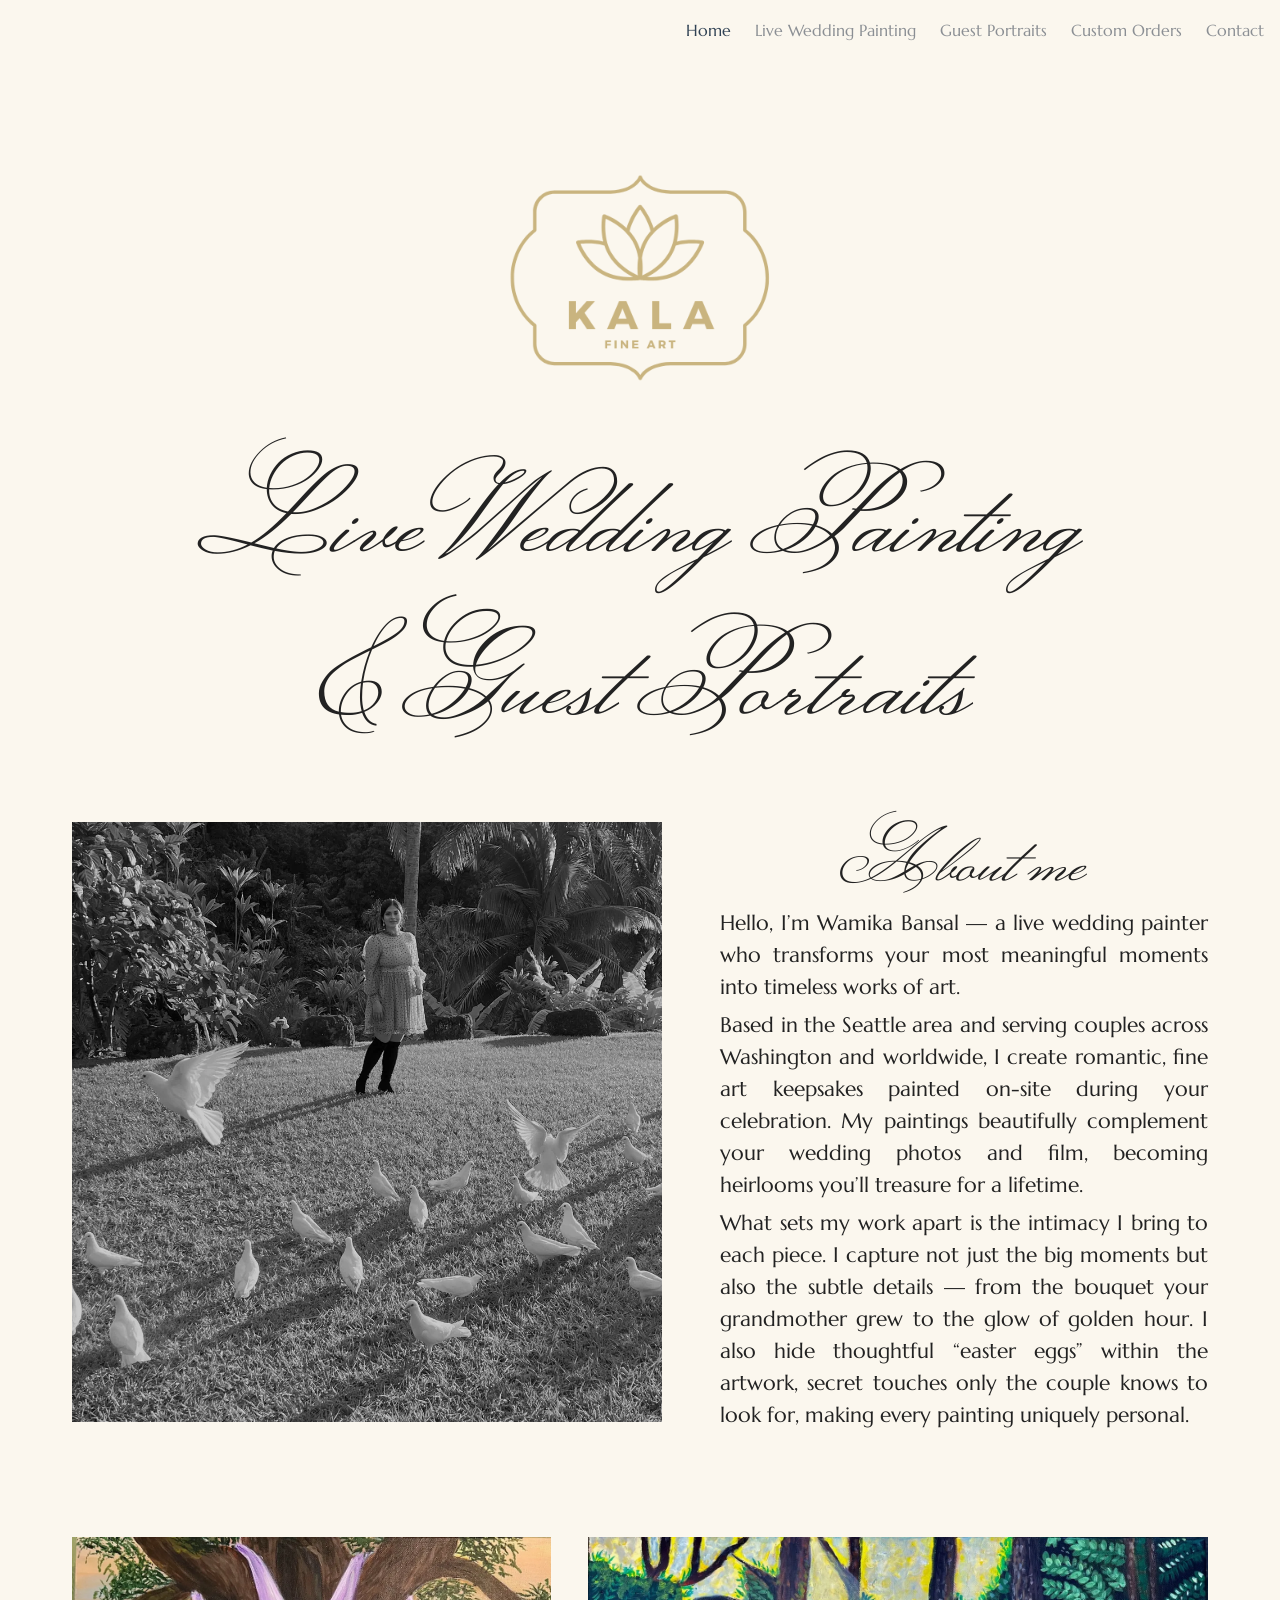
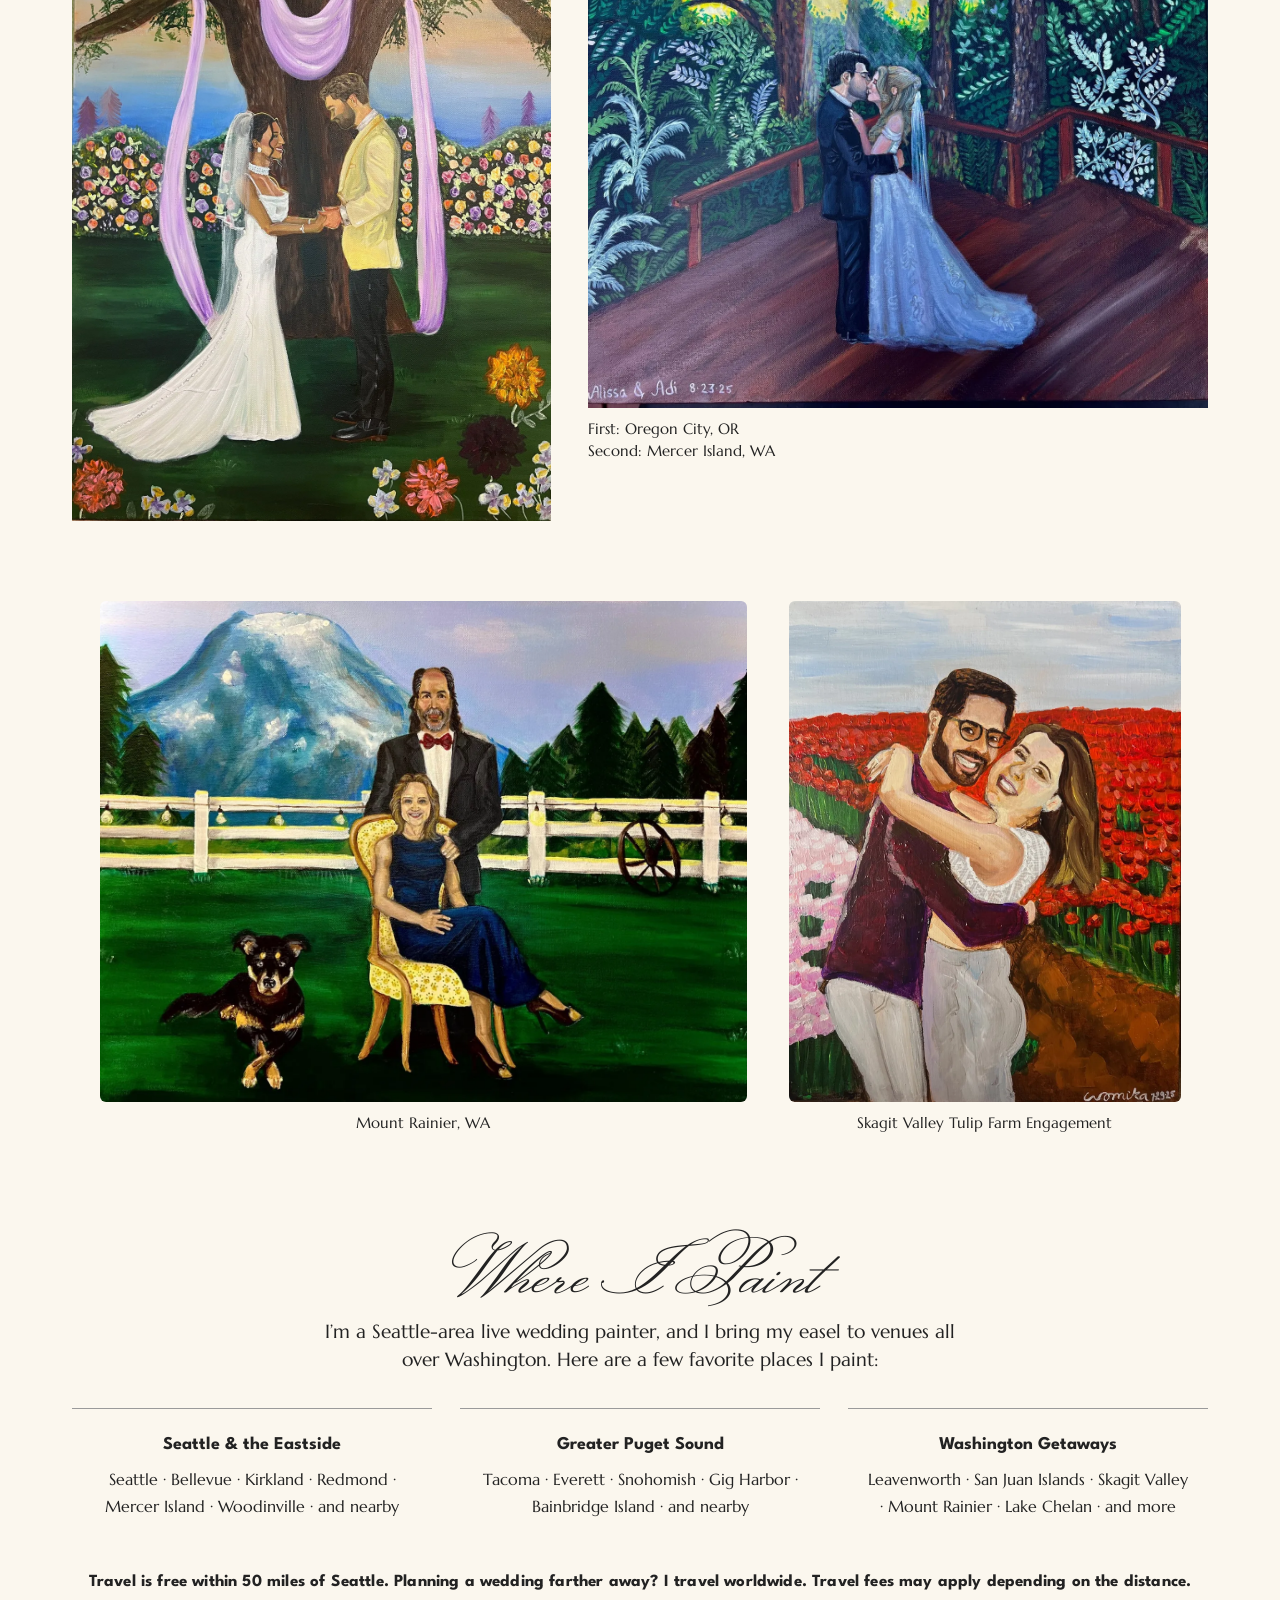
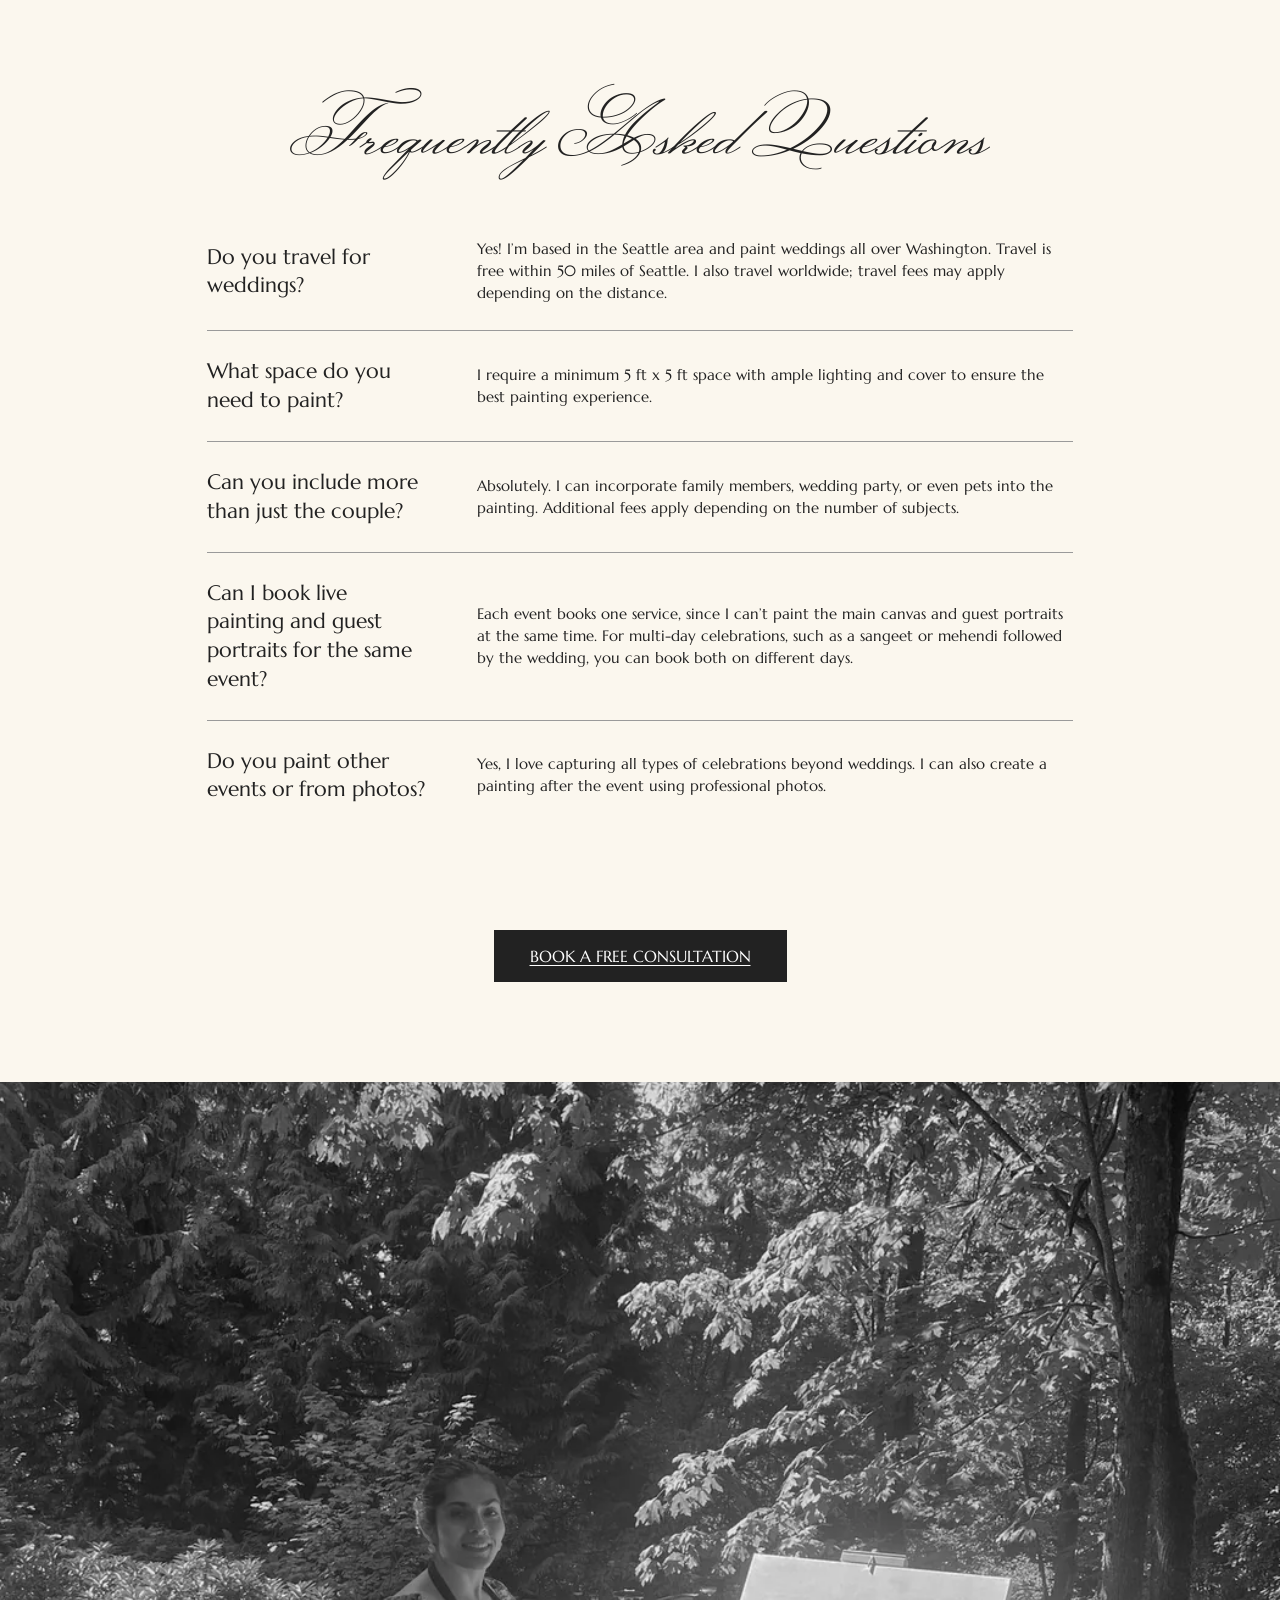
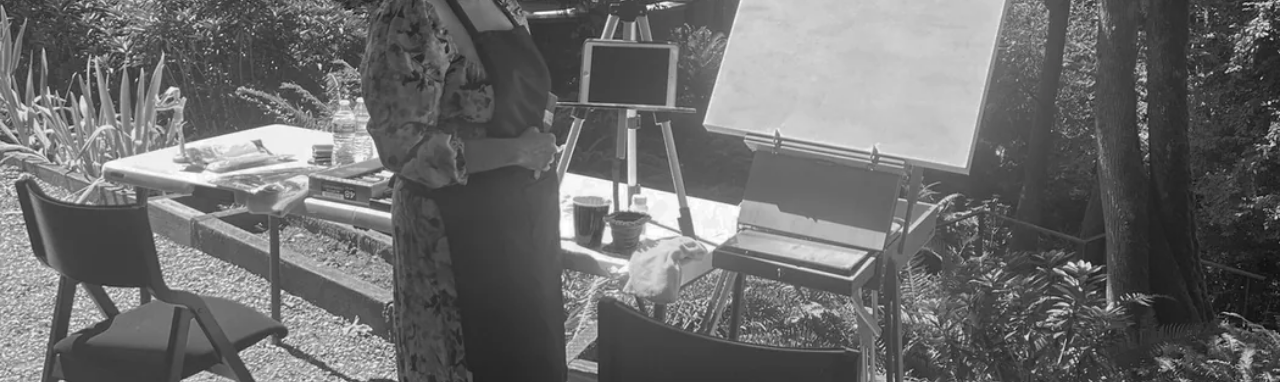
==== commit b87a4241: "New collection pricing, free consultation, ornament portraits Collections now start at $2,500 (Gold " ====
--- a/index.html
+++ b/index.html
@@ -24,7 +24,7 @@
 <link rel="stylesheet" href="https://fonts.googleapis.com/css2?family=League+Spartan:wght@700&family=Marcellus&family=Monsieur+La+Doulaise&family=Pinyon+Script&display=swap">
 <link rel="stylesheet" href="css/style.css">
 <script type="application/ld+json">{"@context": "https://schema.org", "@type": "ProfessionalService", "@id": "https://kalafineart.com/#business", "name": "Kala Fine Art", "description": "Live wedding painting, live guest portraits and custom commissioned paintings by artist Wamika Bansal.", "url": "https://kalafineart.com/", "image": "https://kalafineart.com/assets/images/og-image.jpg", "logo": "https://kalafineart.com/assets/images/kala-fine-art-logo.png", "telephone": "+1 425-892-4523", "email": "kala.fine.artist@gmail.com", "founder": {"@type": "Person", "name": "Wamika Bansal", "jobTitle": "Live Wedding Painter"}, "address": {"@type": "PostalAddress", "addressLocality": "Seattle", "addressRegion": "WA", "addressCountry": "US"}, "areaServed": ["Seattle", "Bellevue", "Kirkland", "Redmond", "Mercer Island", "Woodinville", "Tacoma", "Everett", "Snohomish", "Gig Harbor", "Bainbridge Island", "Leavenworth", "San Juan Islands", "Skagit Valley", "Mount Rainier", "Lake Chelan", "Washington"], "priceRange": "$$$", "sameAs": ["https://www.instagram.com/kalafineart", "https://www.tiktok.com/t/ZP8mBsE6P/"]}</script>
-<script type="application/ld+json">{"@context": "https://schema.org", "@type": "FAQPage", "mainEntity": [{"@type": "Question", "name": "Do you travel for weddings?", "acceptedAnswer": {"@type": "Answer", "text": "Yes! I’m based in the Seattle area and paint weddings all over Washington. I also travel worldwide; travel fees may apply depending on the distance."}}, {"@type": "Question", "name": "What space do you need to paint?", "acceptedAnswer": {"@type": "Answer", "text": "I require a minimum 5 ft x 5 ft space with ample lighting and cover to ensure the best painting experience."}}, {"@type": "Question", "name": "Can you include more than just the couple?", "acceptedAnswer": {"@type": "Answer", "text": "Absolutely. I can incorporate family members, wedding party, or even pets into the painting. Additional fees apply depending on the number of subjects."}}, {"@type": "Question", "name": "Do you paint other events or from photos?", "acceptedAnswer": {"@type": "Answer", "text": "Yes, I love capturing all types of celebrations beyond weddings. I can also create a painting after the event using professional photos."}}]}</script>
+<script type="application/ld+json">{"@context": "https://schema.org", "@type": "FAQPage", "mainEntity": [{"@type": "Question", "name": "Do you travel for weddings?", "acceptedAnswer": {"@type": "Answer", "text": "Yes! I’m based in the Seattle area and paint weddings all over Washington. Travel is free within 50 miles of Seattle. I also travel worldwide; travel fees may apply depending on the distance."}}, {"@type": "Question", "name": "What space do you need to paint?", "acceptedAnswer": {"@type": "Answer", "text": "I require a minimum 5 ft x 5 ft space with ample lighting and cover to ensure the best painting experience."}}, {"@type": "Question", "name": "Can you include more than just the couple?", "acceptedAnswer": {"@type": "Answer", "text": "Absolutely. I can incorporate family members, wedding party, or even pets into the painting. Additional fees apply depending on the number of subjects."}}, {"@type": "Question", "name": "Can I book live painting and guest portraits for the same event?", "acceptedAnswer": {"@type": "Answer", "text": "Each event books one service, since I can’t paint the main canvas and guest portraits at the same time. For multi-day celebrations, such as a sangeet or mehendi followed by the wedding, you can book both on different days."}}, {"@type": "Question", "name": "Do you paint other events or from photos?", "acceptedAnswer": {"@type": "Answer", "text": "Yes, I love capturing all types of celebrations beyond weddings. I can also create a painting after the event using professional photos."}}]}</script>
 </head>
 <body>
 <nav class="site-nav" aria-label="Main"><ul><li><a href="index.html" aria-current="page">Home</a></li><li><a href="live-wedding-painting.html">Live Wedding Painting</a></li><li><a href="guest-portraits.html">Guest Portraits</a></li><li><a href="custom-orders.html">Custom Orders</a></li><li><a href="contact.html">Contact</a></li></ul></nav>
@@ -72,21 +72,22 @@
     <div><h3>Greater Puget Sound</h3><p>Tacoma · Everett · Snohomish · Gig Harbor · Bainbridge Island · and nearby</p></div>
     <div><h3>Washington Getaways</h3><p>Leavenworth · San Juan Islands · Skagit Valley · Mount Rainier · Lake Chelan · and more</p></div>
   </div>
-  <p class="where-note"><strong>Planning a wedding farther away? I travel worldwide. Travel fees may apply depending on the distance.</strong></p>
+  <p class="where-note"><strong>Travel is free within 50 miles of Seattle. Planning a wedding farther away? I travel worldwide. Travel fees may apply depending on the distance.</strong></p>
 </section>
 
 <section class="faq" aria-labelledby="faq-title">
   <h2 id="faq-title" class="script title-md">Frequently Asked Questions</h2>
   <div class="faq-list">
-<div class="faq-item"><h3>Do you travel for weddings?</h3><p>Yes! I’m based in the Seattle area and paint weddings all over Washington. I also travel worldwide; travel fees may apply depending on the distance.</p></div>
+<div class="faq-item"><h3>Do you travel for weddings?</h3><p>Yes! I’m based in the Seattle area and paint weddings all over Washington. Travel is free within 50 miles of Seattle. I also travel worldwide; travel fees may apply depending on the distance.</p></div>
 <div class="faq-item"><h3>What space do you need to paint?</h3><p>I require a minimum 5 ft x 5 ft space with ample lighting and cover to ensure the best painting experience.</p></div>
 <div class="faq-item"><h3>Can you include more than just the couple?</h3><p>Absolutely. I can incorporate family members, wedding party, or even pets into the painting. Additional fees apply depending on the number of subjects.</p></div>
+<div class="faq-item"><h3>Can I book live painting and guest portraits for the same event?</h3><p>Each event books one service, since I can’t paint the main canvas and guest portraits at the same time. For multi-day celebrations, such as a sangeet or mehendi followed by the wedding, you can book both on different days.</p></div>
 <div class="faq-item"><h3>Do you paint other events or from photos?</h3><p>Yes, I love capturing all types of celebrations beyond weddings. I can also create a painting after the event using professional photos.</p></div>
   </div>
 </section>
 
 <section class="home-cta">
-  <a class="btn" href="contact.html">Contact me</a>
+  <a class="btn" href="contact.html">Book a free consultation</a>
 </section>
 
 <img class="full-bleed-photo" src="assets/images/live-painter-at-easel.webp" width="1050" height="1400" loading="lazy"
--- a/css/style.css
+++ b/css/style.css
@@ -216,3 +216,31 @@
 .page-sub { text-align: center; font-size: 18px; margin: 4px 0 0; color: #5c5850; }
 .contact-base { font-size: 15px; color: #5c5850; letter-spacing: .02em; }
 @media (max-width: 900px) { .where-grid { grid-template-columns: 1fr; gap: 0; } }
+
+/* ---------- Calls to action & custom orders extras ---------- */
+.page-cta { text-align: center; margin: 48px 0 0; }
+.page-cta .btn { text-decoration: none; letter-spacing: .06em; }
+.custom-more { max-width: 900px; padding: 30px 0 30px; text-align: center; }
+.custom-more > p { font-size: 19px; line-height: 30px; margin: 12px auto 0; max-width: 720px; }
+.custom-steps { list-style: none; counter-reset: s; padding: 0; margin: 30px 0 0; display: grid; grid-template-columns: repeat(2, minmax(0, 1fr)); gap: 26px 40px; text-align: left; }
+.custom-steps li { counter-increment: s; border-top: 1px solid var(--rule); padding-top: 16px; }
+.custom-steps h3 { margin: 0 0 6px; font-family: var(--bold); font-weight: 700; font-size: 19px; }
+.custom-steps h3::before { content: counter(s) ". "; }
+.custom-steps p { margin: 0; font-size: 17px; line-height: 27px; }
+.custom-gifts { font-size: 17px !important; color: #5c5850; margin-top: 30px !important; }
+.custom-more:last-of-type { padding-bottom: 100px; }
+@media (max-width: 900px) { .custom-steps { grid-template-columns: 1fr; } }
+
+/* ---------- Pricing ---------- */
+.pkg-intro { font-size: 17px; line-height: 27px; max-width: 640px; margin: 10px auto 30px; }
+.price { font-family: var(--bold); font-weight: 700; font-size: 20px; letter-spacing: .02em; margin: 8px 0 0 !important; }
+.price.small { font-size: 18px; margin-top: 4px !important; }
+.package .price + p { margin-top: 10px; }
+.tiers h2, .packages h2 { margin-bottom: 6px; }
+.ornaments { text-align: center; max-width: 760px; padding: 20px 0 70px; }
+.orn-lead { font-size: 19px; line-height: 30px; margin: 12px auto 16px; }
+.orn-detail { font-size: 17px; margin: 8px 0 0; }
+.orn-upgrades { list-style: none; padding: 0; margin: 18px 0 0; display: flex; flex-wrap: wrap; justify-content: center; gap: 10px 28px; font-size: 17px; }
+.orn-upgrades strong { font-family: var(--bold); }
+.orn-note { font-size: 15px; color: #5c5850; margin: 14px 0 0; }
+.custom-more .price { margin-top: 16px !important; }
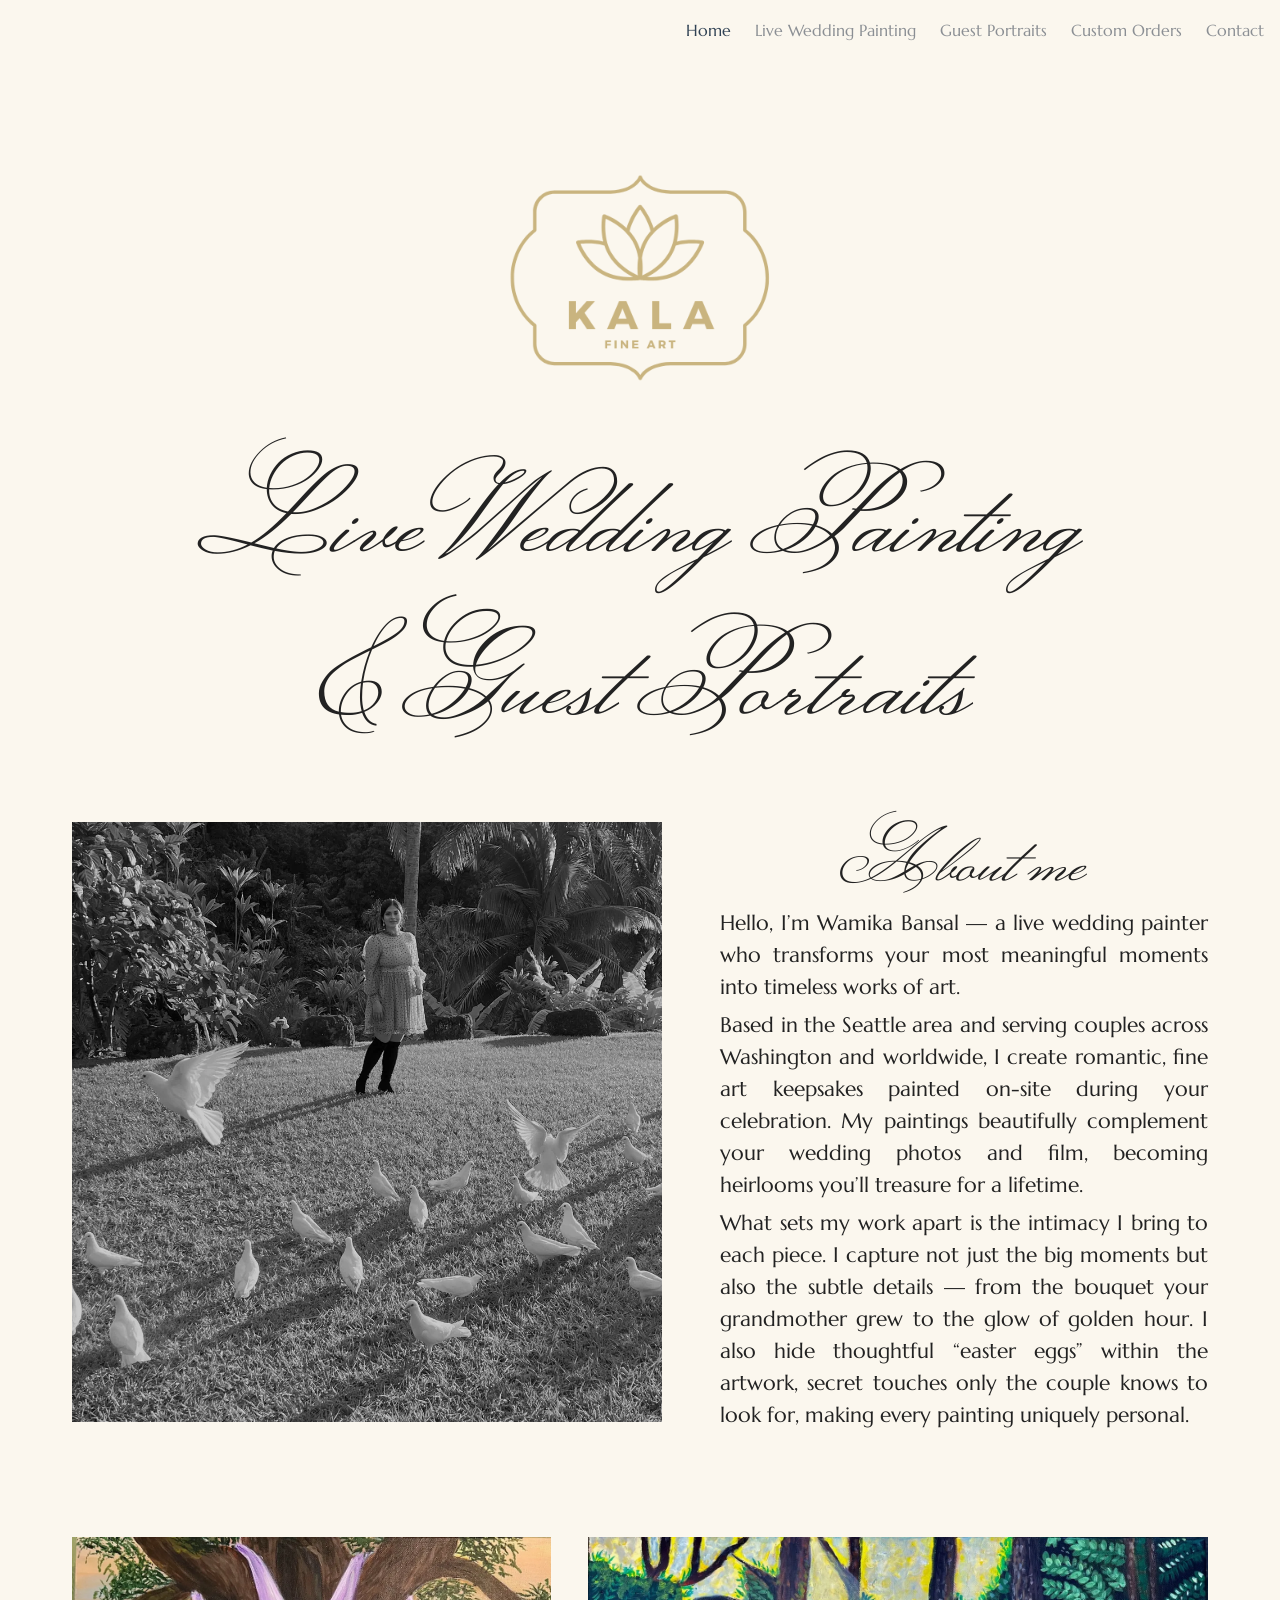
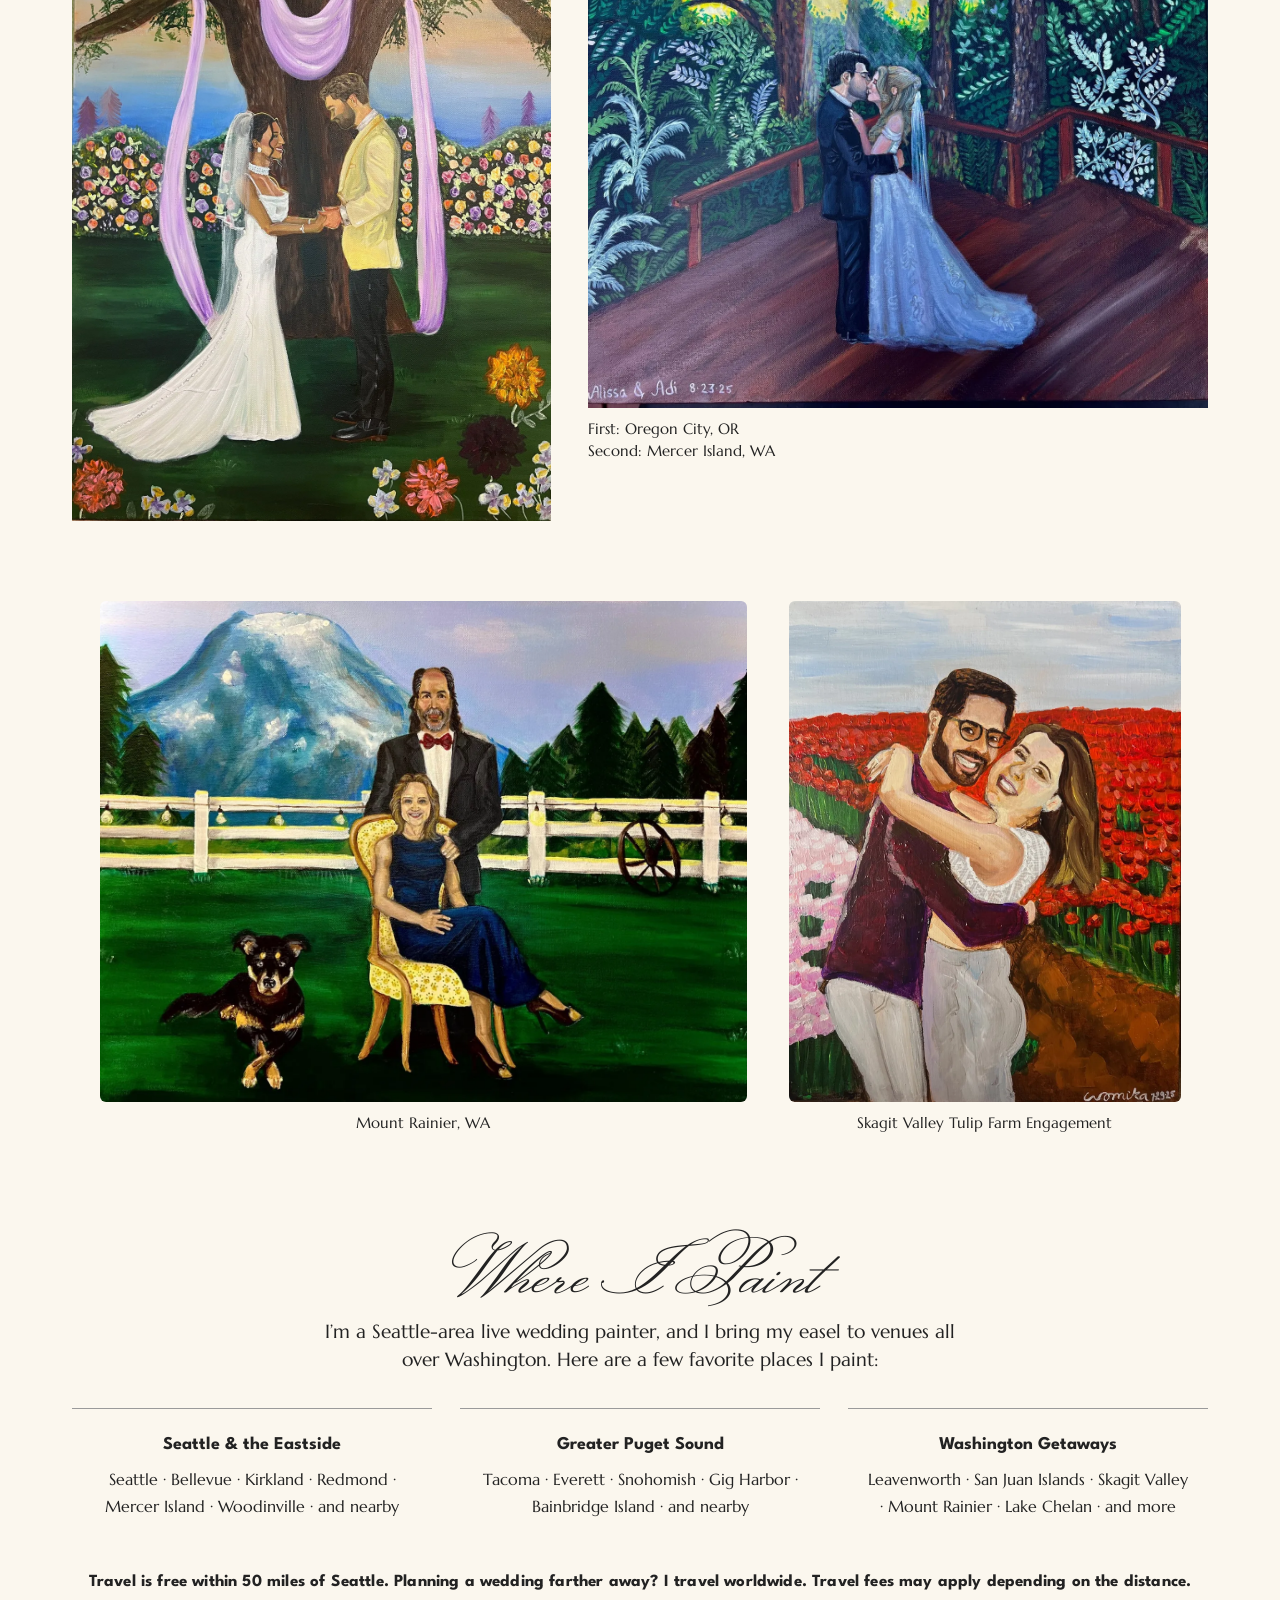
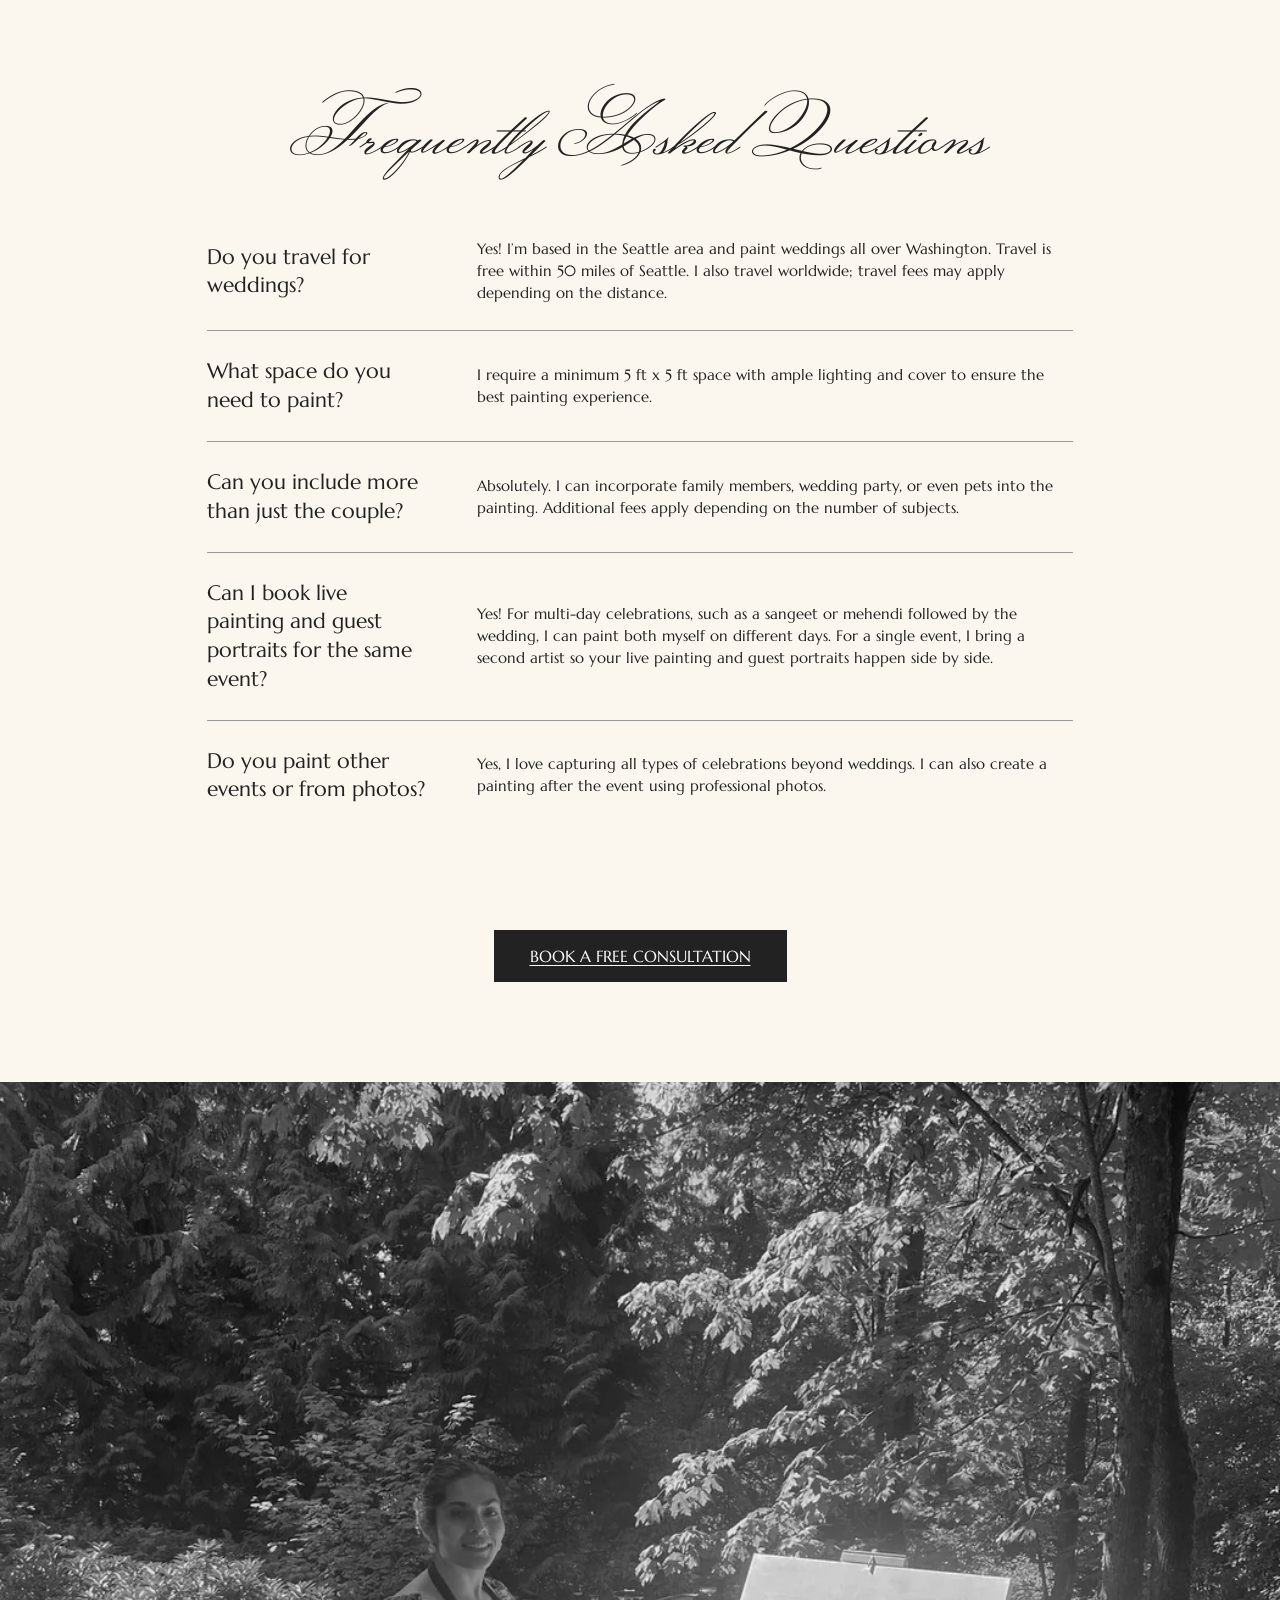
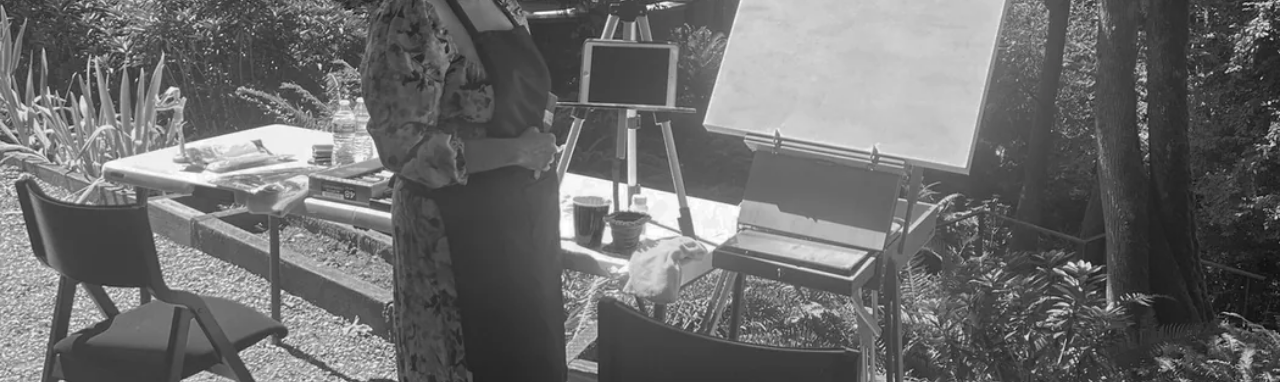
==== commit 661b716e: "FAQ: both services at one event with a second artist Co-Authored-By: Claude Opus 5.5 <noreply@anthro" ====
--- a/index.html
+++ b/index.html
@@ -24,7 +24,7 @@
 <link rel="stylesheet" href="https://fonts.googleapis.com/css2?family=League+Spartan:wght@700&family=Marcellus&family=Monsieur+La+Doulaise&family=Pinyon+Script&display=swap">
 <link rel="stylesheet" href="css/style.css">
 <script type="application/ld+json">{"@context": "https://schema.org", "@type": "ProfessionalService", "@id": "https://kalafineart.com/#business", "name": "Kala Fine Art", "description": "Live wedding painting, live guest portraits and custom commissioned paintings by artist Wamika Bansal.", "url": "https://kalafineart.com/", "image": "https://kalafineart.com/assets/images/og-image.jpg", "logo": "https://kalafineart.com/assets/images/kala-fine-art-logo.png", "telephone": "+1 425-892-4523", "email": "kala.fine.artist@gmail.com", "founder": {"@type": "Person", "name": "Wamika Bansal", "jobTitle": "Live Wedding Painter"}, "address": {"@type": "PostalAddress", "addressLocality": "Seattle", "addressRegion": "WA", "addressCountry": "US"}, "areaServed": ["Seattle", "Bellevue", "Kirkland", "Redmond", "Mercer Island", "Woodinville", "Tacoma", "Everett", "Snohomish", "Gig Harbor", "Bainbridge Island", "Leavenworth", "San Juan Islands", "Skagit Valley", "Mount Rainier", "Lake Chelan", "Washington"], "priceRange": "$$$", "sameAs": ["https://www.instagram.com/kalafineart", "https://www.tiktok.com/t/ZP8mBsE6P/"]}</script>
-<script type="application/ld+json">{"@context": "https://schema.org", "@type": "FAQPage", "mainEntity": [{"@type": "Question", "name": "Do you travel for weddings?", "acceptedAnswer": {"@type": "Answer", "text": "Yes! I’m based in the Seattle area and paint weddings all over Washington. Travel is free within 50 miles of Seattle. I also travel worldwide; travel fees may apply depending on the distance."}}, {"@type": "Question", "name": "What space do you need to paint?", "acceptedAnswer": {"@type": "Answer", "text": "I require a minimum 5 ft x 5 ft space with ample lighting and cover to ensure the best painting experience."}}, {"@type": "Question", "name": "Can you include more than just the couple?", "acceptedAnswer": {"@type": "Answer", "text": "Absolutely. I can incorporate family members, wedding party, or even pets into the painting. Additional fees apply depending on the number of subjects."}}, {"@type": "Question", "name": "Can I book live painting and guest portraits for the same event?", "acceptedAnswer": {"@type": "Answer", "text": "Each event books one service, since I can’t paint the main canvas and guest portraits at the same time. For multi-day celebrations, such as a sangeet or mehendi followed by the wedding, you can book both on different days."}}, {"@type": "Question", "name": "Do you paint other events or from photos?", "acceptedAnswer": {"@type": "Answer", "text": "Yes, I love capturing all types of celebrations beyond weddings. I can also create a painting after the event using professional photos."}}]}</script>
+<script type="application/ld+json">{"@context": "https://schema.org", "@type": "FAQPage", "mainEntity": [{"@type": "Question", "name": "Do you travel for weddings?", "acceptedAnswer": {"@type": "Answer", "text": "Yes! I’m based in the Seattle area and paint weddings all over Washington. Travel is free within 50 miles of Seattle. I also travel worldwide; travel fees may apply depending on the distance."}}, {"@type": "Question", "name": "What space do you need to paint?", "acceptedAnswer": {"@type": "Answer", "text": "I require a minimum 5 ft x 5 ft space with ample lighting and cover to ensure the best painting experience."}}, {"@type": "Question", "name": "Can you include more than just the couple?", "acceptedAnswer": {"@type": "Answer", "text": "Absolutely. I can incorporate family members, wedding party, or even pets into the painting. Additional fees apply depending on the number of subjects."}}, {"@type": "Question", "name": "Can I book live painting and guest portraits for the same event?", "acceptedAnswer": {"@type": "Answer", "text": "Yes! For multi-day celebrations, such as a sangeet or mehendi followed by the wedding, I can paint both myself on different days. For a single event, I bring a second artist so your live painting and guest portraits happen side by side."}}, {"@type": "Question", "name": "Do you paint other events or from photos?", "acceptedAnswer": {"@type": "Answer", "text": "Yes, I love capturing all types of celebrations beyond weddings. I can also create a painting after the event using professional photos."}}]}</script>
 </head>
 <body>
 <nav class="site-nav" aria-label="Main"><ul><li><a href="index.html" aria-current="page">Home</a></li><li><a href="live-wedding-painting.html">Live Wedding Painting</a></li><li><a href="guest-portraits.html">Guest Portraits</a></li><li><a href="custom-orders.html">Custom Orders</a></li><li><a href="contact.html">Contact</a></li></ul></nav>
@@ -81,7 +81,7 @@
 <div class="faq-item"><h3>Do you travel for weddings?</h3><p>Yes! I’m based in the Seattle area and paint weddings all over Washington. Travel is free within 50 miles of Seattle. I also travel worldwide; travel fees may apply depending on the distance.</p></div>
 <div class="faq-item"><h3>What space do you need to paint?</h3><p>I require a minimum 5 ft x 5 ft space with ample lighting and cover to ensure the best painting experience.</p></div>
 <div class="faq-item"><h3>Can you include more than just the couple?</h3><p>Absolutely. I can incorporate family members, wedding party, or even pets into the painting. Additional fees apply depending on the number of subjects.</p></div>
-<div class="faq-item"><h3>Can I book live painting and guest portraits for the same event?</h3><p>Each event books one service, since I can’t paint the main canvas and guest portraits at the same time. For multi-day celebrations, such as a sangeet or mehendi followed by the wedding, you can book both on different days.</p></div>
+<div class="faq-item"><h3>Can I book live painting and guest portraits for the same event?</h3><p>Yes! For multi-day celebrations, such as a sangeet or mehendi followed by the wedding, I can paint both myself on different days. For a single event, I bring a second artist so your live painting and guest portraits happen side by side.</p></div>
 <div class="faq-item"><h3>Do you paint other events or from photos?</h3><p>Yes, I love capturing all types of celebrations beyond weddings. I can also create a painting after the event using professional photos.</p></div>
   </div>
 </section>
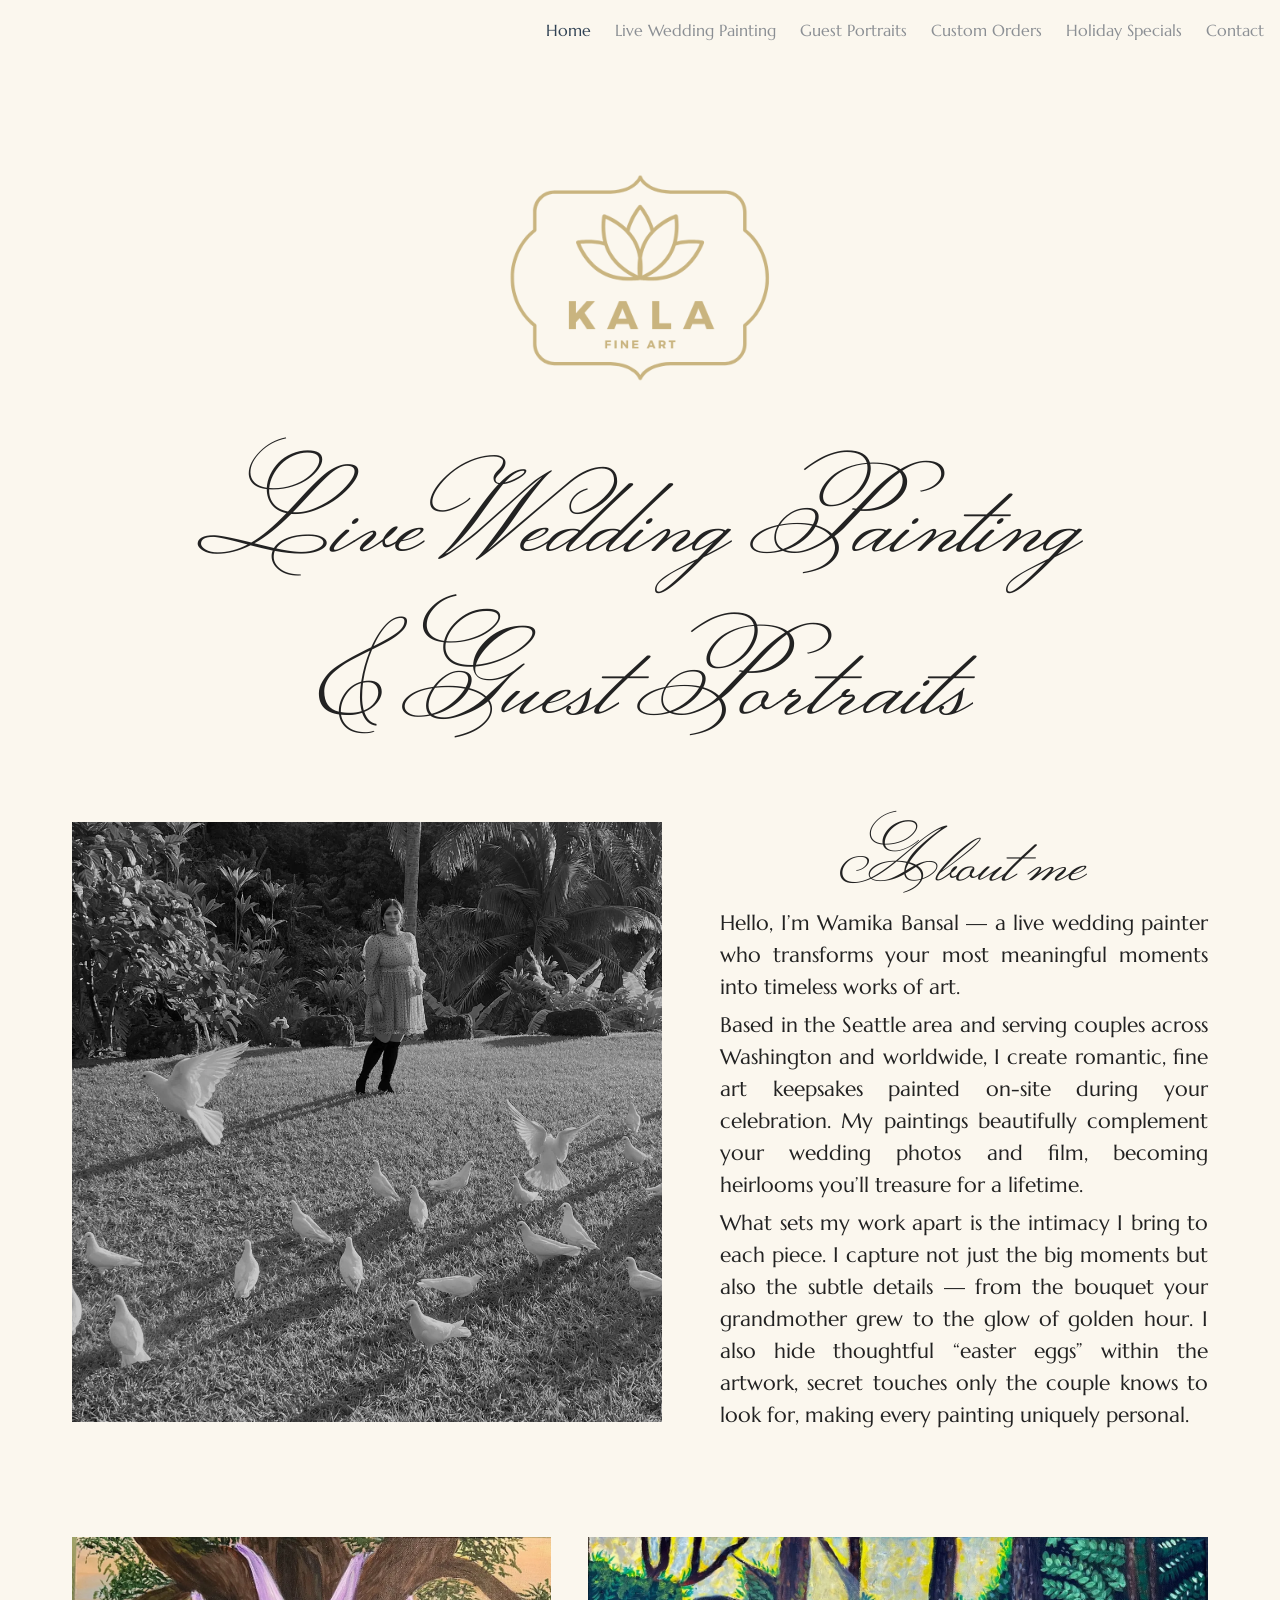
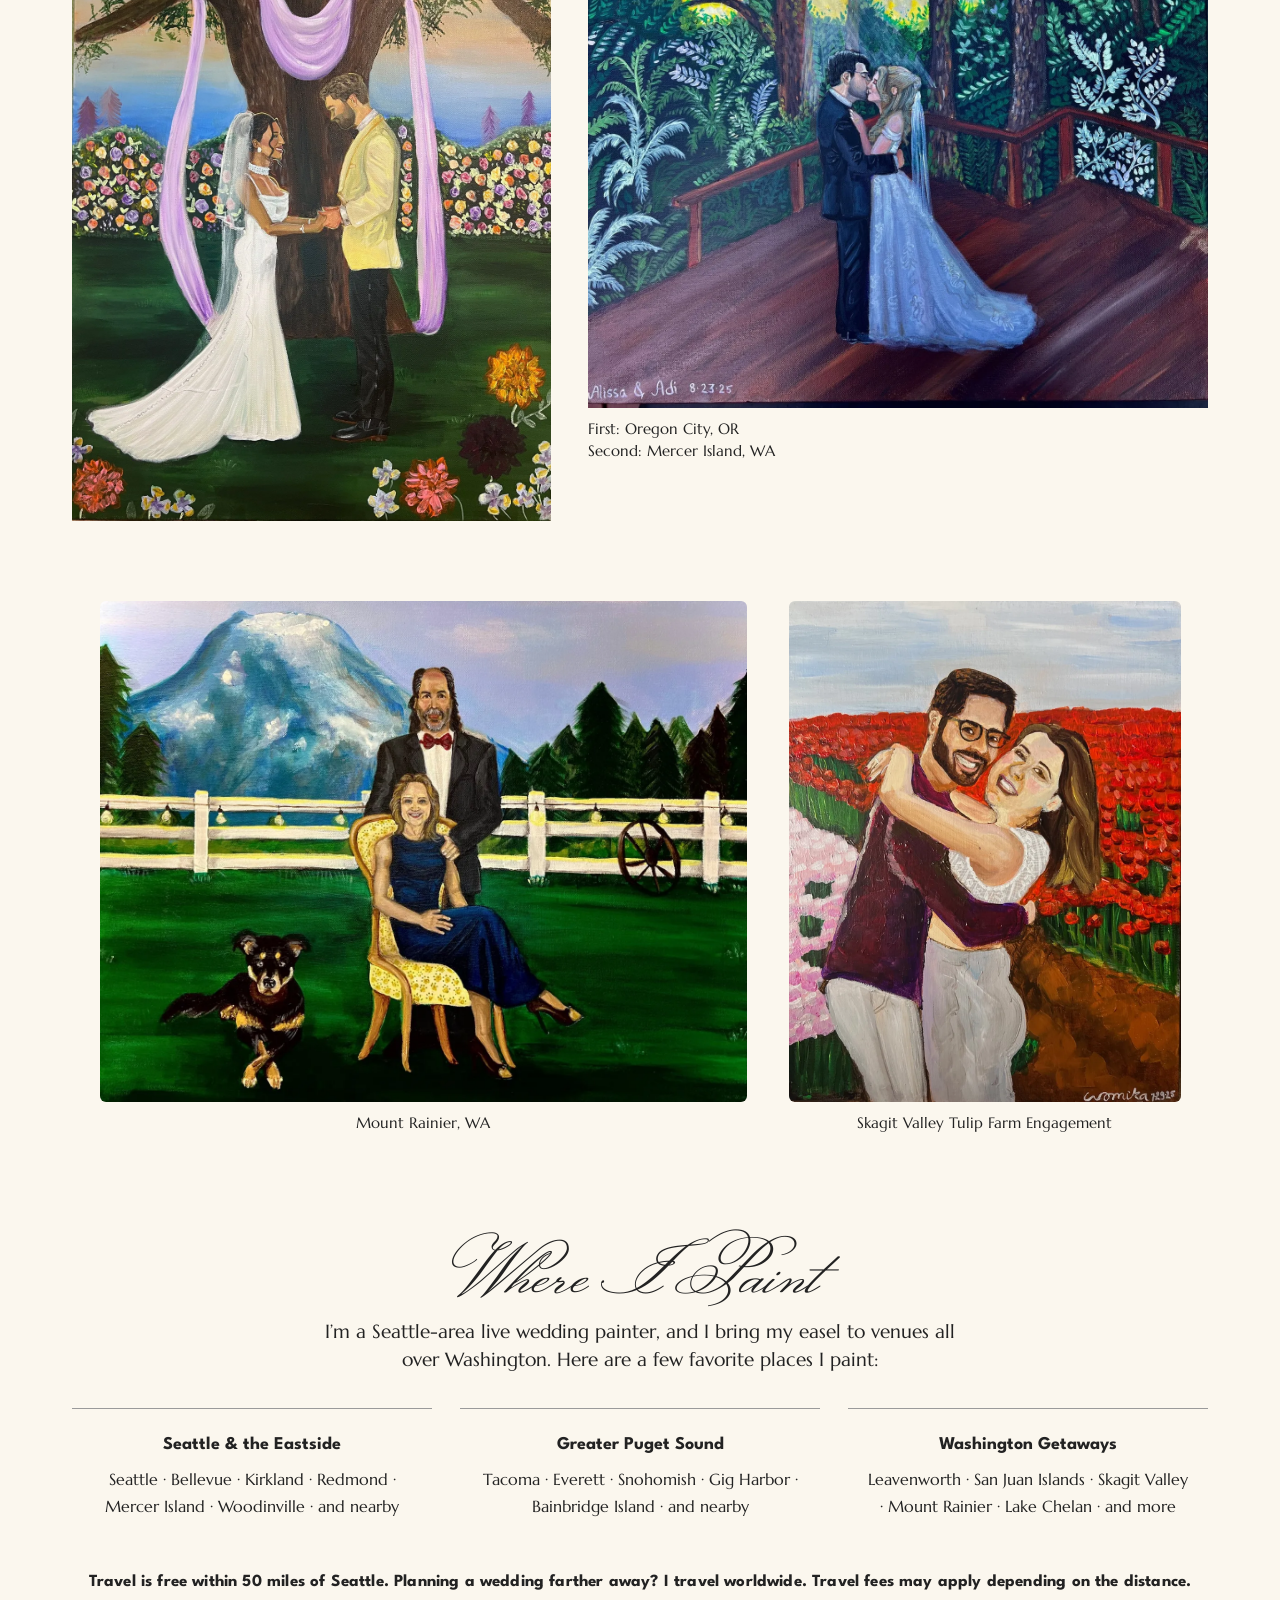
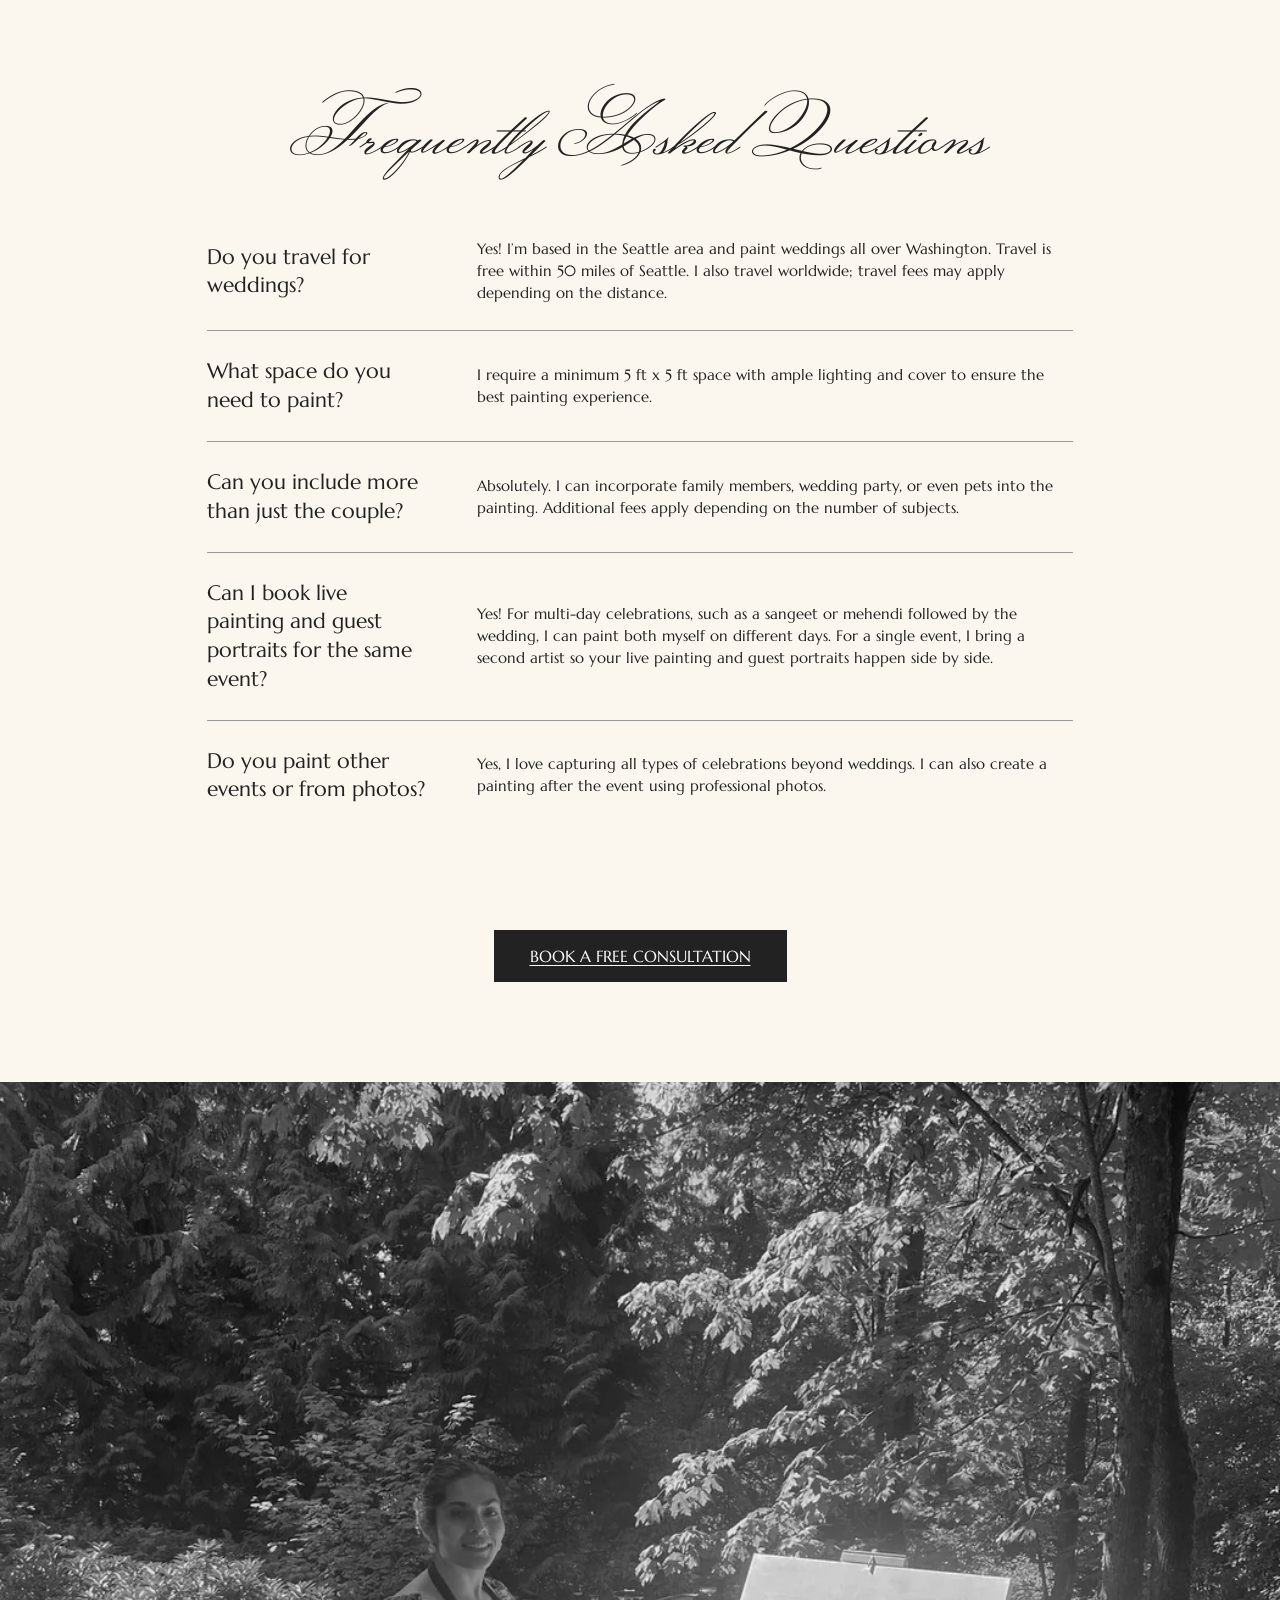
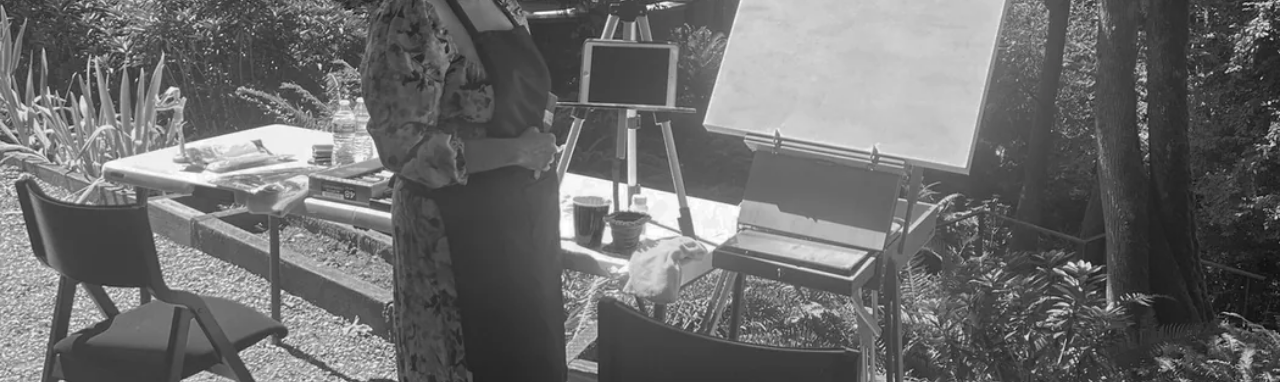
==== commit e51b866c: "Add Holiday Specials page with Live Ornament Portraits New seasonal page with the ornament reel, a f" ====
--- a/index.html
+++ b/index.html
@@ -27,7 +27,7 @@
 <script type="application/ld+json">{"@context": "https://schema.org", "@type": "FAQPage", "mainEntity": [{"@type": "Question", "name": "Do you travel for weddings?", "acceptedAnswer": {"@type": "Answer", "text": "Yes! I’m based in the Seattle area and paint weddings all over Washington. Travel is free within 50 miles of Seattle. I also travel worldwide; travel fees may apply depending on the distance."}}, {"@type": "Question", "name": "What space do you need to paint?", "acceptedAnswer": {"@type": "Answer", "text": "I require a minimum 5 ft x 5 ft space with ample lighting and cover to ensure the best painting experience."}}, {"@type": "Question", "name": "Can you include more than just the couple?", "acceptedAnswer": {"@type": "Answer", "text": "Absolutely. I can incorporate family members, wedding party, or even pets into the painting. Additional fees apply depending on the number of subjects."}}, {"@type": "Question", "name": "Can I book live painting and guest portraits for the same event?", "acceptedAnswer": {"@type": "Answer", "text": "Yes! For multi-day celebrations, such as a sangeet or mehendi followed by the wedding, I can paint both myself on different days. For a single event, I bring a second artist so your live painting and guest portraits happen side by side."}}, {"@type": "Question", "name": "Do you paint other events or from photos?", "acceptedAnswer": {"@type": "Answer", "text": "Yes, I love capturing all types of celebrations beyond weddings. I can also create a painting after the event using professional photos."}}]}</script>
 </head>
 <body>
-<nav class="site-nav" aria-label="Main"><ul><li><a href="index.html" aria-current="page">Home</a></li><li><a href="live-wedding-painting.html">Live Wedding Painting</a></li><li><a href="guest-portraits.html">Guest Portraits</a></li><li><a href="custom-orders.html">Custom Orders</a></li><li><a href="contact.html">Contact</a></li></ul></nav>
+<nav class="site-nav" aria-label="Main"><ul><li><a href="index.html" aria-current="page">Home</a></li><li><a href="live-wedding-painting.html">Live Wedding Painting</a></li><li><a href="guest-portraits.html">Guest Portraits</a></li><li><a href="custom-orders.html">Custom Orders</a></li><li><a href="holiday-specials.html">Holiday Specials</a></li><li><a href="contact.html">Contact</a></li></ul></nav>
 <main>
 
 <header class="home-hero wrap">
--- a/css/style.css
+++ b/css/style.css
@@ -244,3 +244,39 @@
 .orn-upgrades strong { font-family: var(--bold); }
 .orn-note { font-size: 15px; color: #5c5850; margin: 14px 0 0; }
 .custom-more .price { margin-top: 16px !important; }
+
+/* ---------- Holiday specials ---------- */
+:root { --gold: #a8894e; }
+.eyebrow { font-family: var(--bold); font-weight: 700; font-size: 13px; letter-spacing: .22em; text-transform: uppercase; color: var(--gold); margin: 0 0 6px; }
+.hol-feature { display: grid; grid-template-columns: minmax(0, 400px) minmax(0, 1fr); gap: 64px; align-items: center; max-width: 1060px; padding: 20px 0 80px; }
+.hol-reel { position: relative; }
+.hol-reel::before { content: ""; position: absolute; inset: 18px -18px -18px 18px; border: 1px solid var(--gold); z-index: 0; }
+.hol-reel video { position: relative; z-index: 1; width: 100%; aspect-ratio: 9/16; object-fit: cover; background: #e9e3d6; box-shadow: 0 20px 50px rgba(60, 45, 20, .18); }
+.hol-copy { min-width: 0; }
+.hol-copy .script { text-align: left; }
+.hol-lead { font-size: 20px; line-height: 31px; margin: 14px 0 26px; }
+.hol-option { border-top: 1px solid #d9cfba; padding: 16px 0 4px; }
+.hol-option h3 { margin: 0 0 6px; font-family: var(--bold); font-weight: 700; font-size: 18px; letter-spacing: .02em; }
+.hol-option p { margin: 0 0 12px; font-size: 17px; line-height: 27px; }
+.hol-cta { margin: 26px 0 0; }
+.hol-cta .btn { text-decoration: none; letter-spacing: .08em; }
+.hol-gallery-wrap { padding: 10px 0 70px; }
+.hol-gallery { display: grid; grid-template-columns: repeat(4, minmax(0, 1fr)); gap: 20px; }
+.hol-gallery figure { margin: 0; }
+.hol-gallery img, .hol-gallery video { width: 100%; aspect-ratio: 4/5; object-fit: cover; background: #e9e3d6; }
+.hol-gallery figcaption { margin-top: 10px; text-align: center; font-size: 13px; letter-spacing: .16em; text-transform: uppercase; color: #5c5850; }
+.hol-how { max-width: 900px; text-align: center; padding: 10px 0 80px; }
+.hol-steps { margin-top: 30px; }
+.hol-close { background: var(--white); padding-block: 70px; }
+.hol-close-inner { display: grid; grid-template-columns: minmax(0, 360px) minmax(0, 1fr); gap: 60px; align-items: center; max-width: 960px; }
+.hol-close-inner img { width: 100%; box-shadow: 0 14px 40px rgba(60, 45, 20, .14); }
+.hol-close-inner .script { text-align: left; }
+.hol-close-inner p { font-size: 18px; line-height: 29px; }
+@media (max-width: 900px) {
+  .hol-feature, .hol-close-inner { grid-template-columns: 1fr; gap: 44px; }
+  .hol-reel { max-width: 300px; margin: 0 auto; }
+  .hol-reel::before { inset: 12px -12px -12px 12px; }
+  .hol-copy .script, .hol-close-inner .script { text-align: center; }
+  .hol-gallery { grid-template-columns: repeat(2, minmax(0, 1fr)); gap: 14px; }
+  .hol-close-inner img { max-width: 320px; margin: 0 auto; }
+}
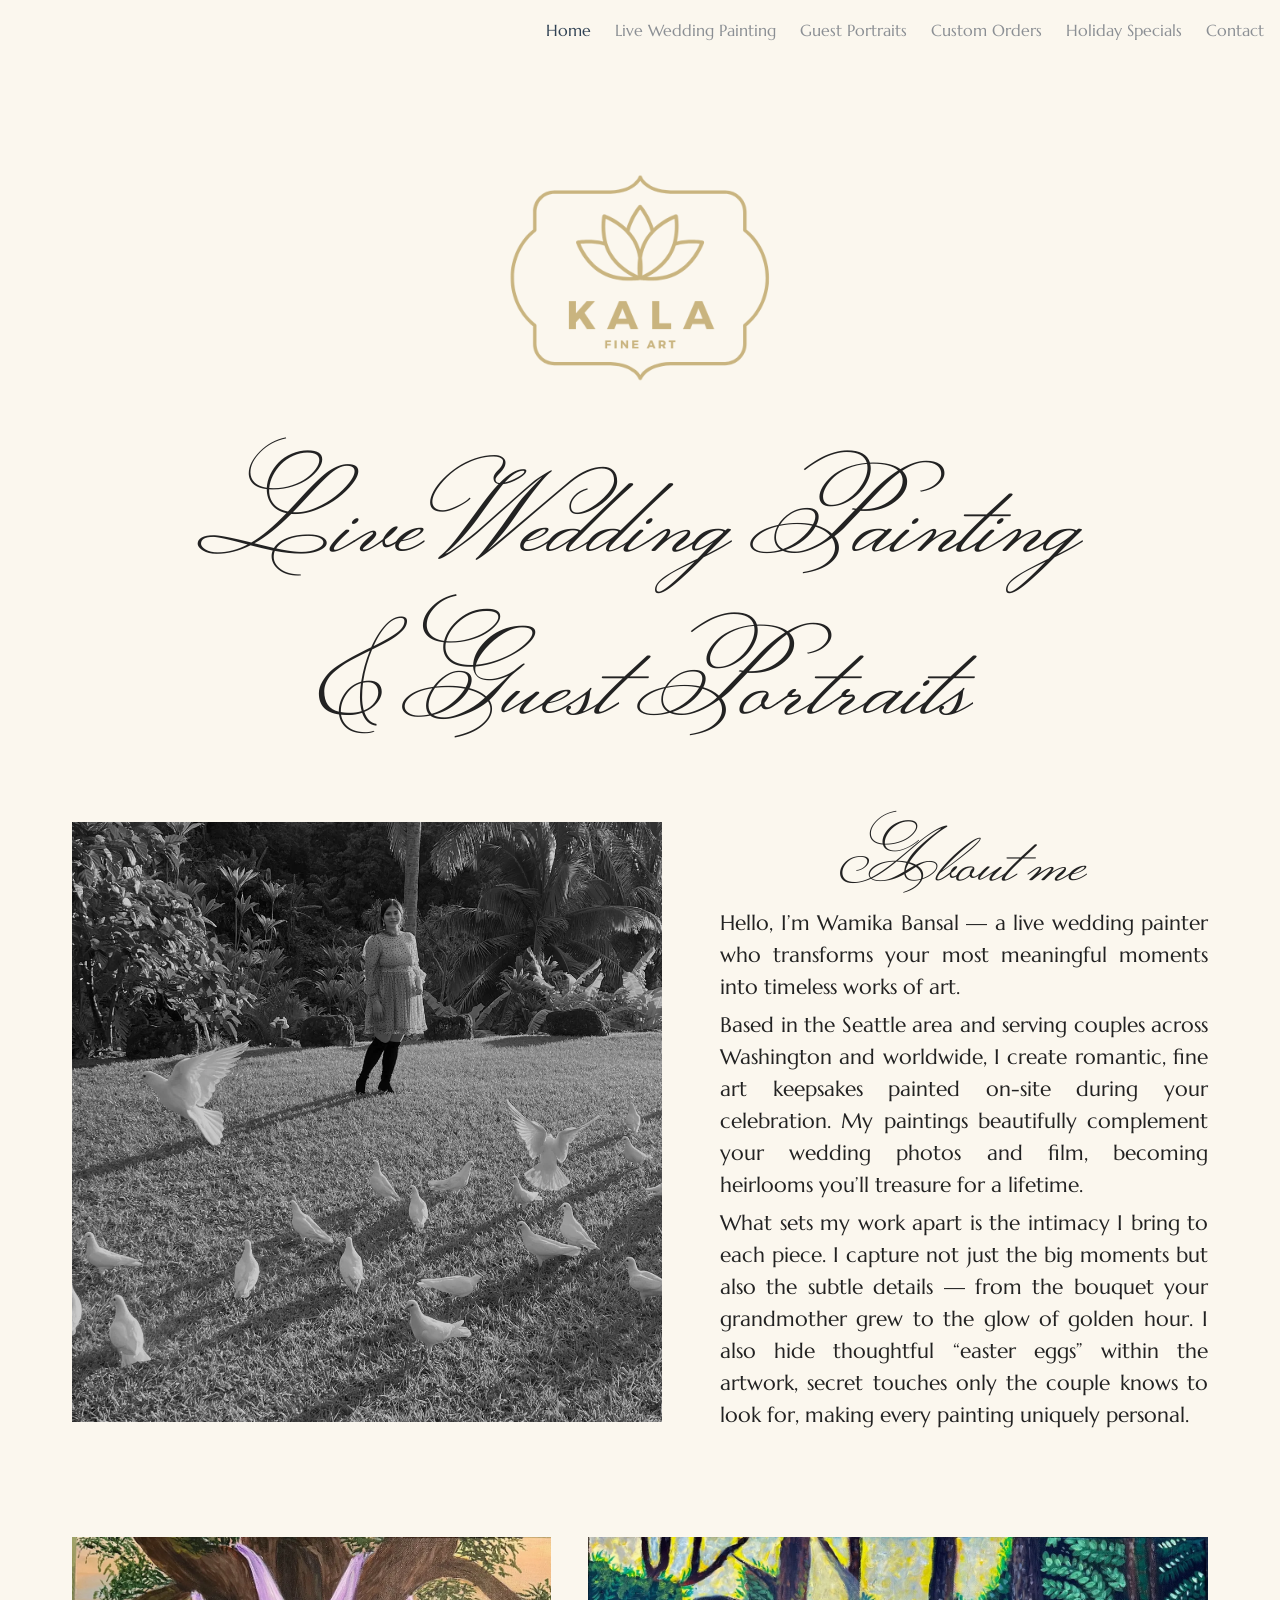
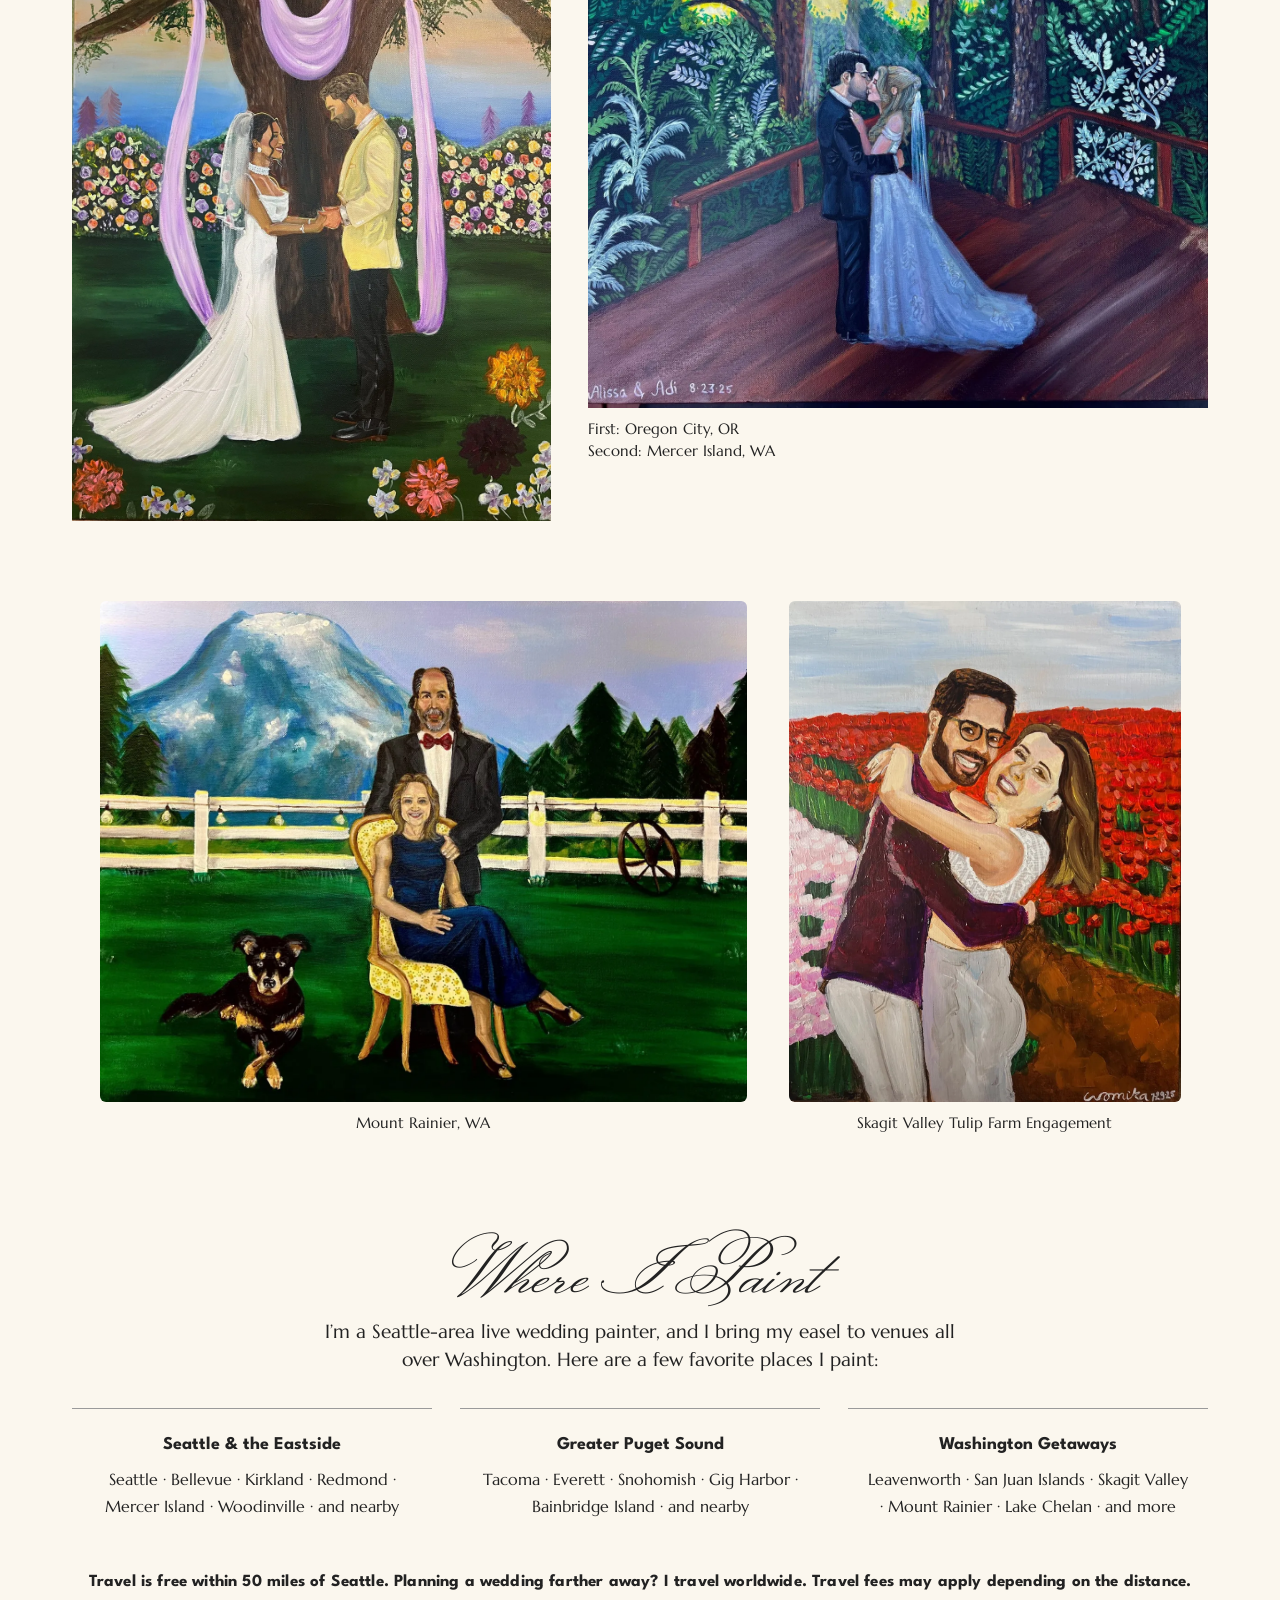
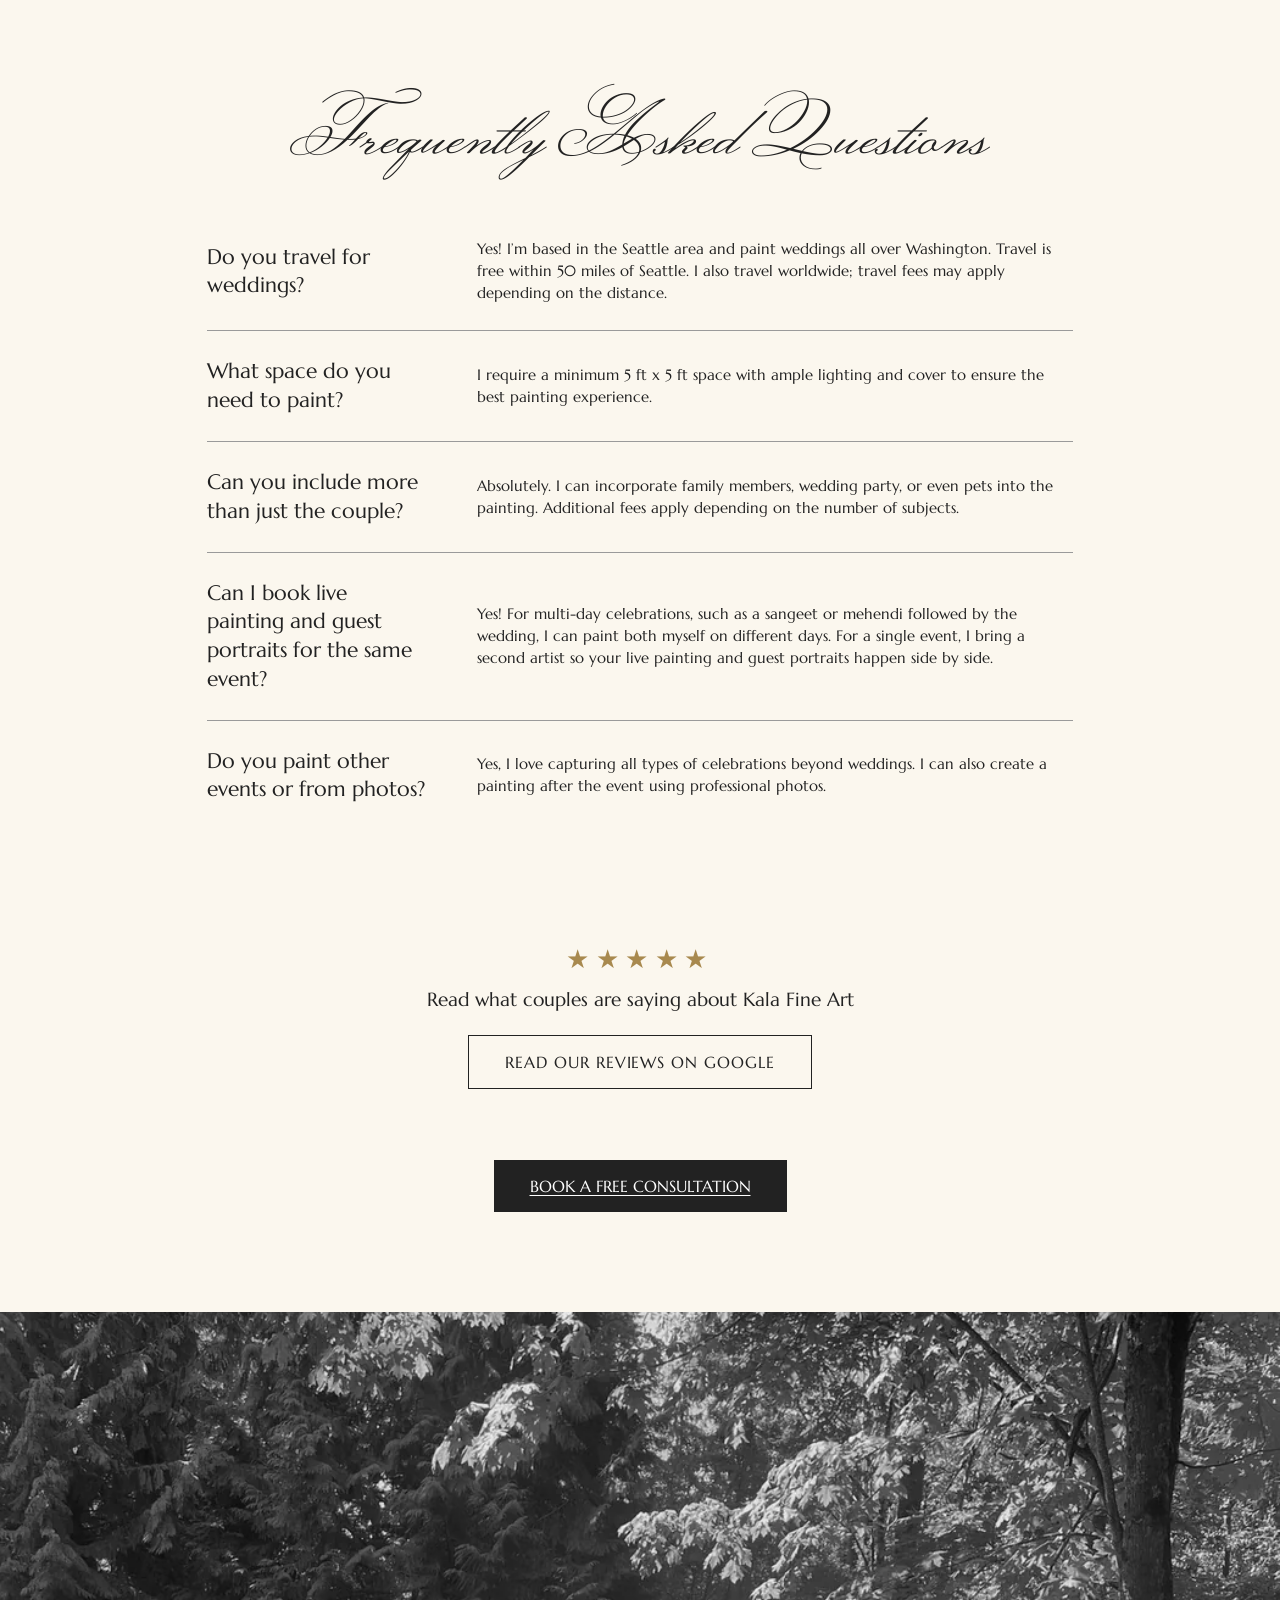
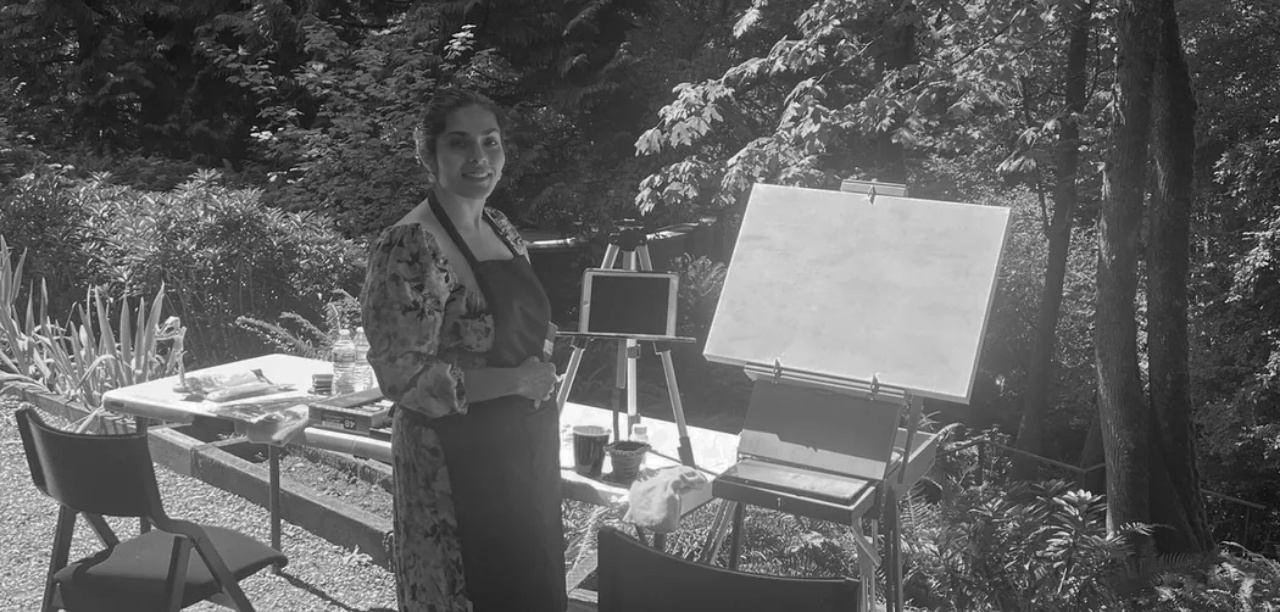
==== commit 7385853d: "Link to Google reviews from home and contact pages Co-Authored-By: Claude Opus 5.5 <noreply@anthropi" ====
--- a/index.html
+++ b/index.html
@@ -23,7 +23,7 @@
 <link rel="preconnect" href="https://fonts.gstatic.com" crossorigin>
 <link rel="stylesheet" href="https://fonts.googleapis.com/css2?family=League+Spartan:wght@700&family=Marcellus&family=Monsieur+La+Doulaise&family=Pinyon+Script&display=swap">
 <link rel="stylesheet" href="css/style.css">
-<script type="application/ld+json">{"@context": "https://schema.org", "@type": "ProfessionalService", "@id": "https://kalafineart.com/#business", "name": "Kala Fine Art", "description": "Live wedding painting, live guest portraits and custom commissioned paintings by artist Wamika Bansal.", "url": "https://kalafineart.com/", "image": "https://kalafineart.com/assets/images/og-image.jpg", "logo": "https://kalafineart.com/assets/images/kala-fine-art-logo.png", "telephone": "+1 425-892-4523", "email": "kala.fine.artist@gmail.com", "founder": {"@type": "Person", "name": "Wamika Bansal", "jobTitle": "Live Wedding Painter"}, "address": {"@type": "PostalAddress", "addressLocality": "Seattle", "addressRegion": "WA", "addressCountry": "US"}, "areaServed": ["Seattle", "Bellevue", "Kirkland", "Redmond", "Mercer Island", "Woodinville", "Tacoma", "Everett", "Snohomish", "Gig Harbor", "Bainbridge Island", "Leavenworth", "San Juan Islands", "Skagit Valley", "Mount Rainier", "Lake Chelan", "Washington"], "priceRange": "$$$", "sameAs": ["https://www.instagram.com/kalafineart", "https://www.tiktok.com/t/ZP8mBsE6P/"]}</script>
+<script type="application/ld+json">{"@context": "https://schema.org", "@type": "ProfessionalService", "@id": "https://kalafineart.com/#business", "name": "Kala Fine Art", "description": "Live wedding painting, live guest portraits and custom commissioned paintings by artist Wamika Bansal.", "url": "https://kalafineart.com/", "image": "https://kalafineart.com/assets/images/og-image.jpg", "logo": "https://kalafineart.com/assets/images/kala-fine-art-logo.png", "telephone": "+1 425-892-4523", "email": "kala.fine.artist@gmail.com", "founder": {"@type": "Person", "name": "Wamika Bansal", "jobTitle": "Live Wedding Painter"}, "address": {"@type": "PostalAddress", "addressLocality": "Seattle", "addressRegion": "WA", "addressCountry": "US"}, "areaServed": ["Seattle", "Bellevue", "Kirkland", "Redmond", "Mercer Island", "Woodinville", "Tacoma", "Everett", "Snohomish", "Gig Harbor", "Bainbridge Island", "Leavenworth", "San Juan Islands", "Skagit Valley", "Mount Rainier", "Lake Chelan", "Washington"], "priceRange": "$$$", "sameAs": ["https://www.instagram.com/kalafineart", "https://www.tiktok.com/t/ZP8mBsE6P/", "https://maps.app.goo.gl/PhoWwW3YnVLsdM52A"]}</script>
 <script type="application/ld+json">{"@context": "https://schema.org", "@type": "FAQPage", "mainEntity": [{"@type": "Question", "name": "Do you travel for weddings?", "acceptedAnswer": {"@type": "Answer", "text": "Yes! I’m based in the Seattle area and paint weddings all over Washington. Travel is free within 50 miles of Seattle. I also travel worldwide; travel fees may apply depending on the distance."}}, {"@type": "Question", "name": "What space do you need to paint?", "acceptedAnswer": {"@type": "Answer", "text": "I require a minimum 5 ft x 5 ft space with ample lighting and cover to ensure the best painting experience."}}, {"@type": "Question", "name": "Can you include more than just the couple?", "acceptedAnswer": {"@type": "Answer", "text": "Absolutely. I can incorporate family members, wedding party, or even pets into the painting. Additional fees apply depending on the number of subjects."}}, {"@type": "Question", "name": "Can I book live painting and guest portraits for the same event?", "acceptedAnswer": {"@type": "Answer", "text": "Yes! For multi-day celebrations, such as a sangeet or mehendi followed by the wedding, I can paint both myself on different days. For a single event, I bring a second artist so your live painting and guest portraits happen side by side."}}, {"@type": "Question", "name": "Do you paint other events or from photos?", "acceptedAnswer": {"@type": "Answer", "text": "Yes, I love capturing all types of celebrations beyond weddings. I can also create a painting after the event using professional photos."}}]}</script>
 </head>
 <body>
@@ -86,6 +86,11 @@
   </div>
 </section>
 
+<section class="reviews-cta wrap" aria-label="Reviews">
+  <p class="stars" aria-hidden="true">★★★★★</p>
+  <p class="reviews-line">Read what couples are saying about Kala Fine Art</p>
+  <p><a class="btn btn-outline" href="https://maps.app.goo.gl/PhoWwW3YnVLsdM52A" target="_blank" rel="noopener">Read our reviews on Google</a></p>
+</section>
 <section class="home-cta">
   <a class="btn" href="contact.html">Book a free consultation</a>
 </section>
--- a/css/style.css
+++ b/css/style.css
@@ -247,7 +247,7 @@
 
 /* ---------- Holiday specials ---------- */
 :root { --gold: #a8894e; }
-.eyebrow { font-family: var(--bold); font-weight: 700; font-size: 13px; letter-spacing: .22em; text-transform: uppercase; color: var(--gold); margin: 0 0 6px; }
+.eyebrow { font-family: var(--bold); font-weight: 700; font-size: 13px; letter-spacing: .22em; text-transform: uppercase; color: var(--gold); margin: 0 0 18px; }
 .hol-feature { display: grid; grid-template-columns: minmax(0, 400px) minmax(0, 1fr); gap: 64px; align-items: center; max-width: 1060px; padding: 20px 0 80px; }
 .hol-reel { position: relative; }
 .hol-reel::before { content: ""; position: absolute; inset: 18px -18px -18px 18px; border: 1px solid var(--gold); z-index: 0; }
@@ -277,6 +277,16 @@
   .hol-reel { max-width: 300px; margin: 0 auto; }
   .hol-reel::before { inset: 12px -12px -12px 12px; }
   .hol-copy .script, .hol-close-inner .script { text-align: center; }
+  .hol-copy .eyebrow { text-align: center; margin-bottom: 14px; }
   .hol-gallery { grid-template-columns: repeat(2, minmax(0, 1fr)); gap: 14px; }
   .hol-close-inner img { max-width: 320px; margin: 0 auto; }
 }
+
+/* ---------- Reviews ---------- */
+.reviews-cta { text-align: center; padding: 10px 0 50px; }
+.stars { color: var(--gold); font-size: 26px; letter-spacing: .25em; margin: 0; }
+.reviews-line { font-size: 19px; margin: 6px 0 20px; }
+.btn-outline { background: transparent; color: var(--ink); border: 1px solid var(--ink); text-decoration: none; letter-spacing: .06em; }
+.btn-outline:hover { background: var(--ink); color: var(--cream); }
+.side-reviews { margin: 18px 0 0; font-size: 17px; }
+.side-reviews a { color: var(--ink); text-underline-offset: 3px; }
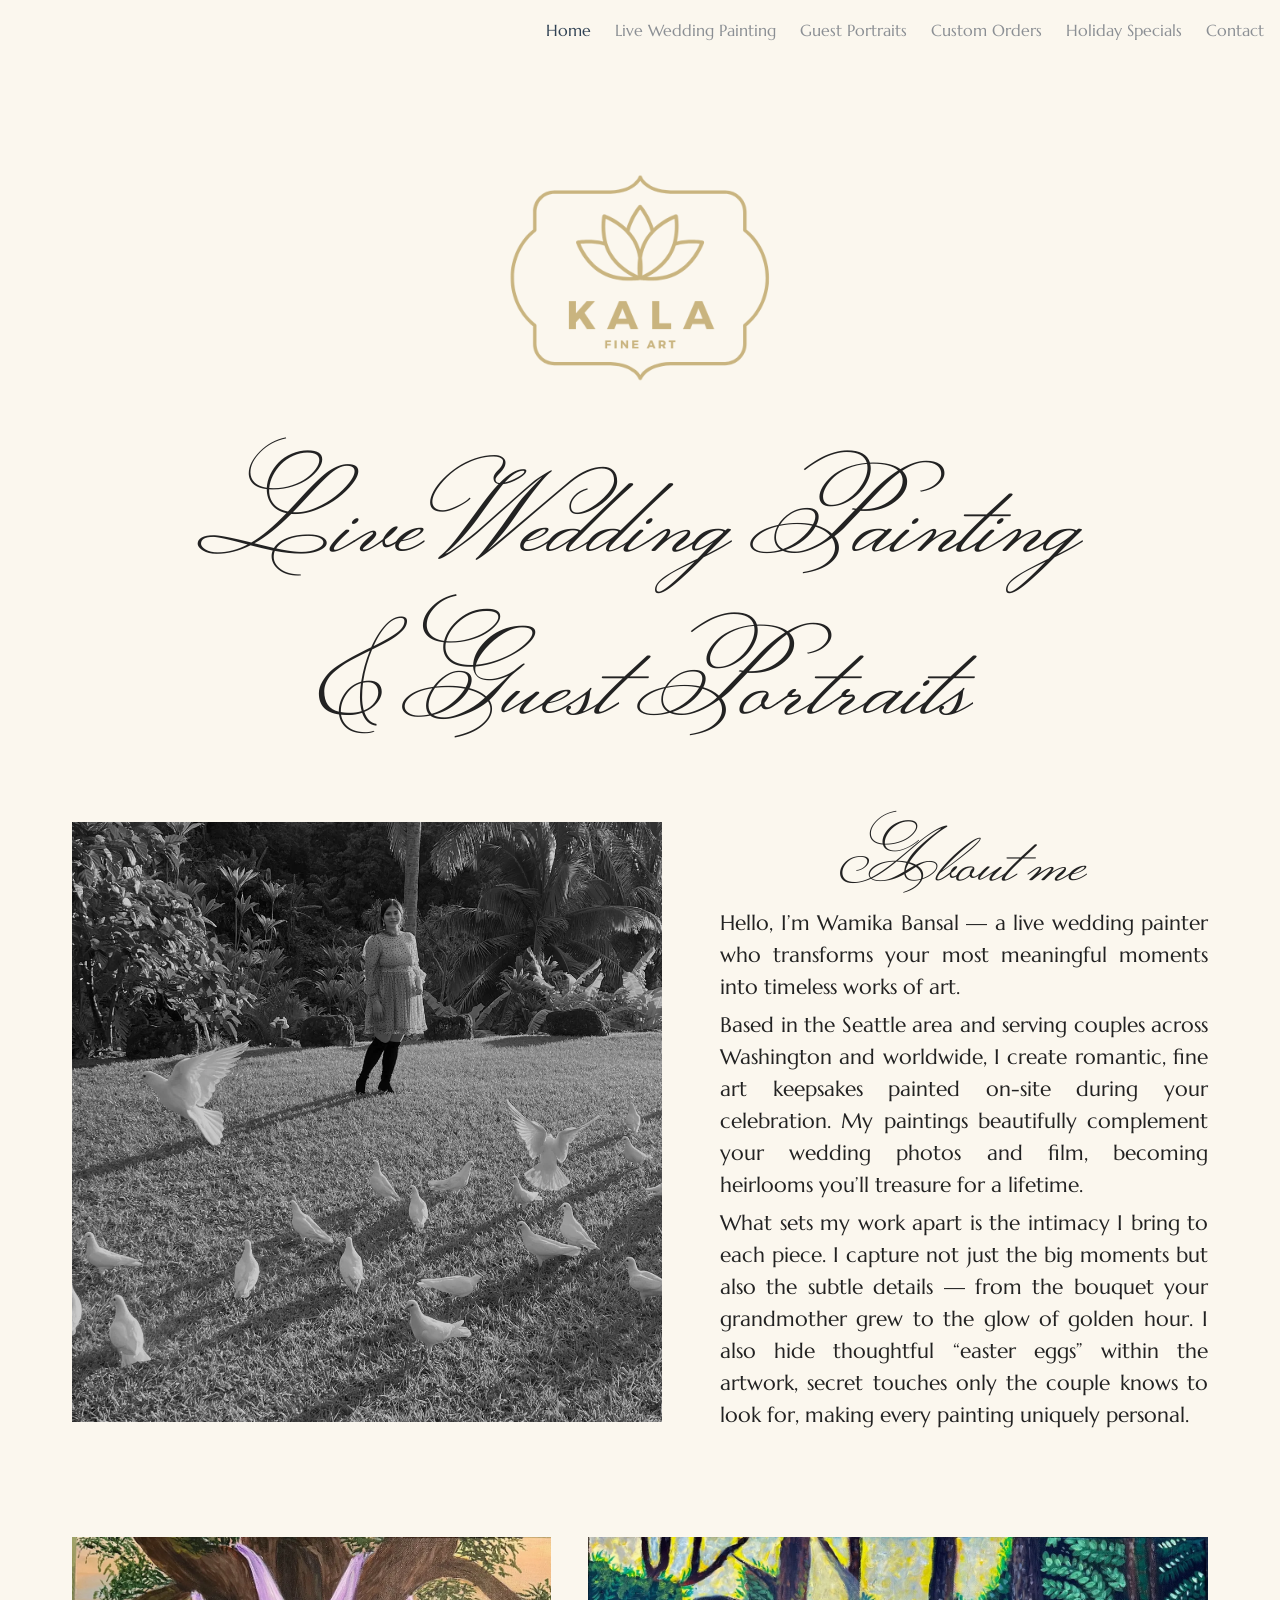
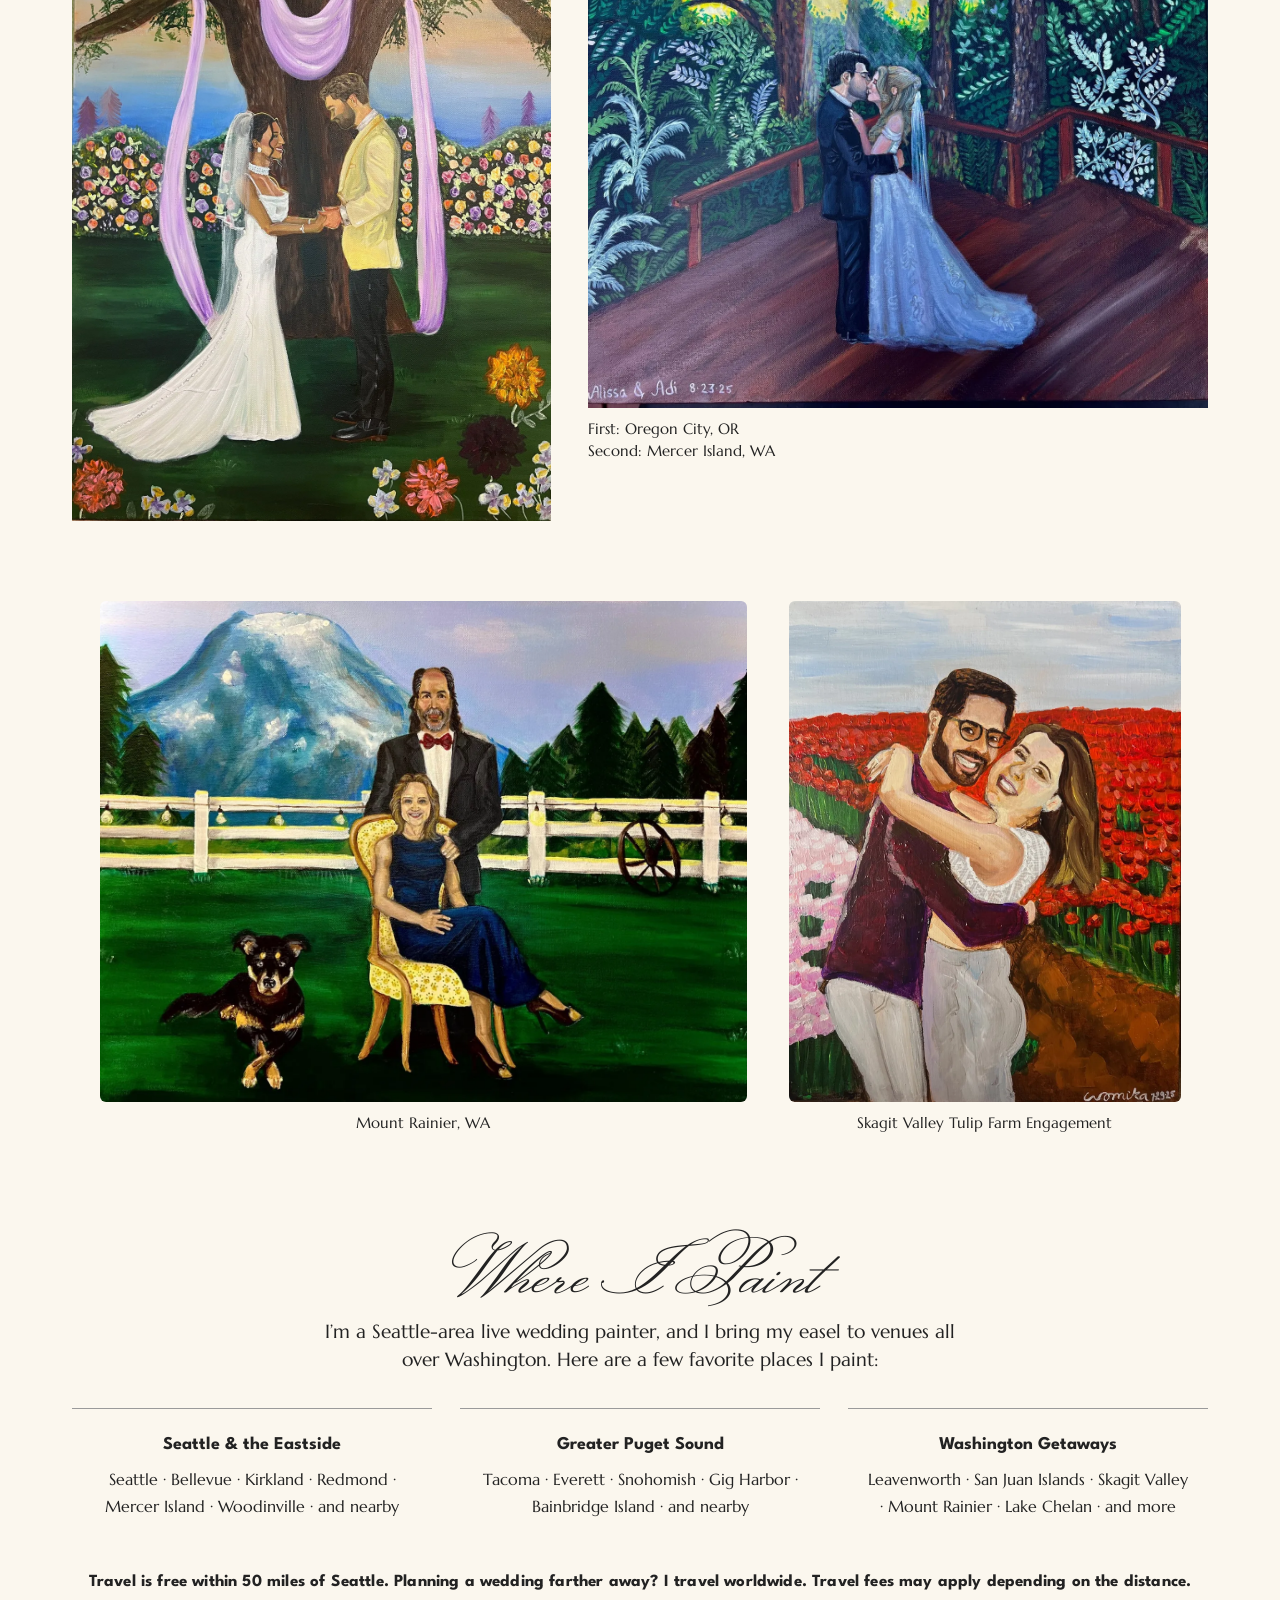
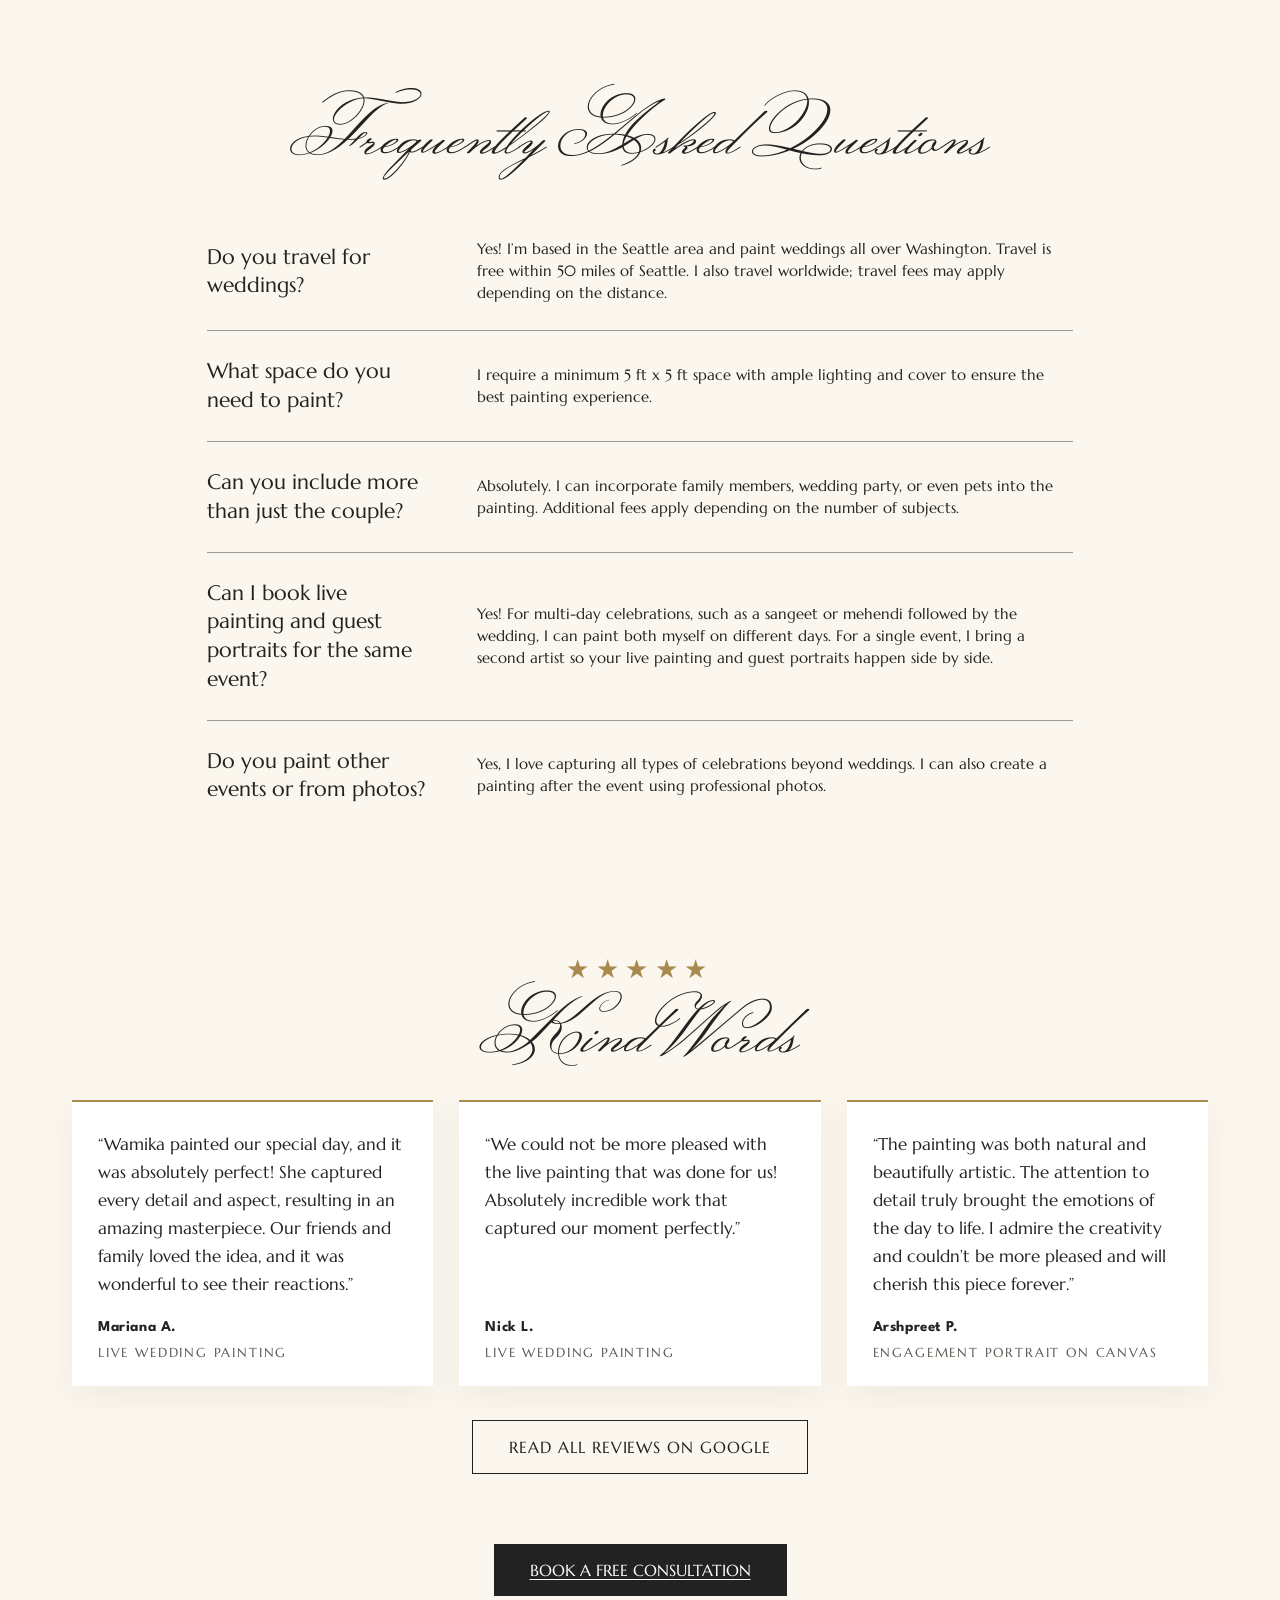
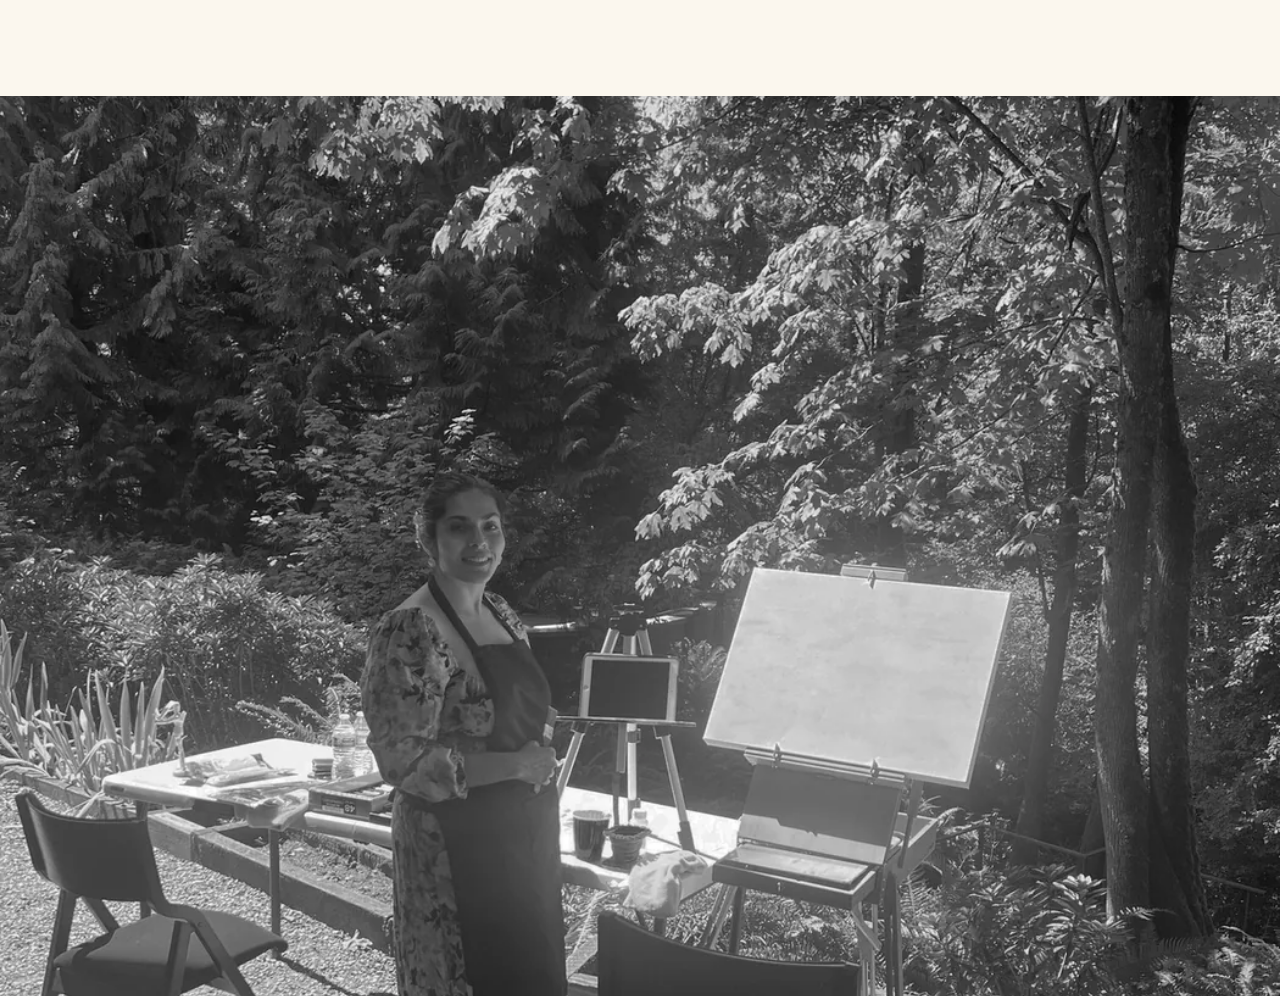
==== commit 52d6d65d: "Add Kind Words reviews section to home page Co-Authored-By: Claude Opus 5.5 <noreply@anthropic.com> " ====
--- a/index.html
+++ b/index.html
@@ -86,10 +86,24 @@
   </div>
 </section>
 
-<section class="reviews-cta wrap" aria-label="Reviews">
+<section class="reviews wrap" aria-labelledby="reviews-title">
   <p class="stars" aria-hidden="true">★★★★★</p>
-  <p class="reviews-line">Read what couples are saying about Kala Fine Art</p>
-  <p><a class="btn btn-outline" href="https://maps.app.goo.gl/PhoWwW3YnVLsdM52A" target="_blank" rel="noopener">Read our reviews on Google</a></p>
+  <h2 id="reviews-title" class="script title-md">Kind Words</h2>
+  <div class="review-grid">
+    <figure class="review">
+      <blockquote>“Wamika painted our special day, and it was absolutely perfect! She captured every detail and aspect, resulting in an amazing masterpiece. Our friends and family loved the idea, and it was wonderful to see their reactions.”</blockquote>
+      <figcaption>Mariana A. <span>Live wedding painting</span></figcaption>
+    </figure>
+    <figure class="review">
+      <blockquote>“We could not be more pleased with the live painting that was done for us! Absolutely incredible work that captured our moment perfectly.”</blockquote>
+      <figcaption>Nick L. <span>Live wedding painting</span></figcaption>
+    </figure>
+    <figure class="review">
+      <blockquote>“The painting was both natural and beautifully artistic. The attention to detail truly brought the emotions of the day to life. I admire the creativity and couldn’t be more pleased and will cherish this piece forever.”</blockquote>
+      <figcaption>Arshpreet P. <span>Engagement portrait on canvas</span></figcaption>
+    </figure>
+  </div>
+  <p class="reviews-more"><a class="btn btn-outline" href="https://maps.app.goo.gl/PhoWwW3YnVLsdM52A" target="_blank" rel="noopener">Read all reviews on Google</a></p>
 </section>
 <section class="home-cta">
   <a class="btn" href="contact.html">Book a free consultation</a>
--- a/css/style.css
+++ b/css/style.css
@@ -290,3 +290,13 @@
 .btn-outline:hover { background: var(--ink); color: var(--cream); }
 .side-reviews { margin: 18px 0 0; font-size: 17px; }
 .side-reviews a { color: var(--ink); text-underline-offset: 3px; }
+
+.reviews { text-align: center; padding: 20px 0 70px; }
+.reviews .stars { margin-bottom: 4px; }
+.review-grid { display: grid; grid-template-columns: repeat(3, minmax(0, 1fr)); gap: 26px; margin-top: 30px; text-align: left; }
+.review { margin: 0; background: var(--white); border-top: 2px solid var(--gold); padding: 28px 26px 24px; display: flex; flex-direction: column; justify-content: space-between; gap: 18px; box-shadow: 0 10px 30px rgba(60, 45, 20, .06); }
+.review blockquote { margin: 0; font-size: 17px; line-height: 28px; }
+.review figcaption { font-family: var(--bold); font-weight: 700; font-size: 15px; letter-spacing: .04em; }
+.review figcaption span { display: block; font-family: var(--body); font-weight: 400; font-size: 13px; letter-spacing: .14em; text-transform: uppercase; color: #5c5850; margin-top: 4px; }
+.reviews-more { margin: 34px 0 0; }
+@media (max-width: 900px) { .review-grid { grid-template-columns: 1fr; gap: 18px; } }
